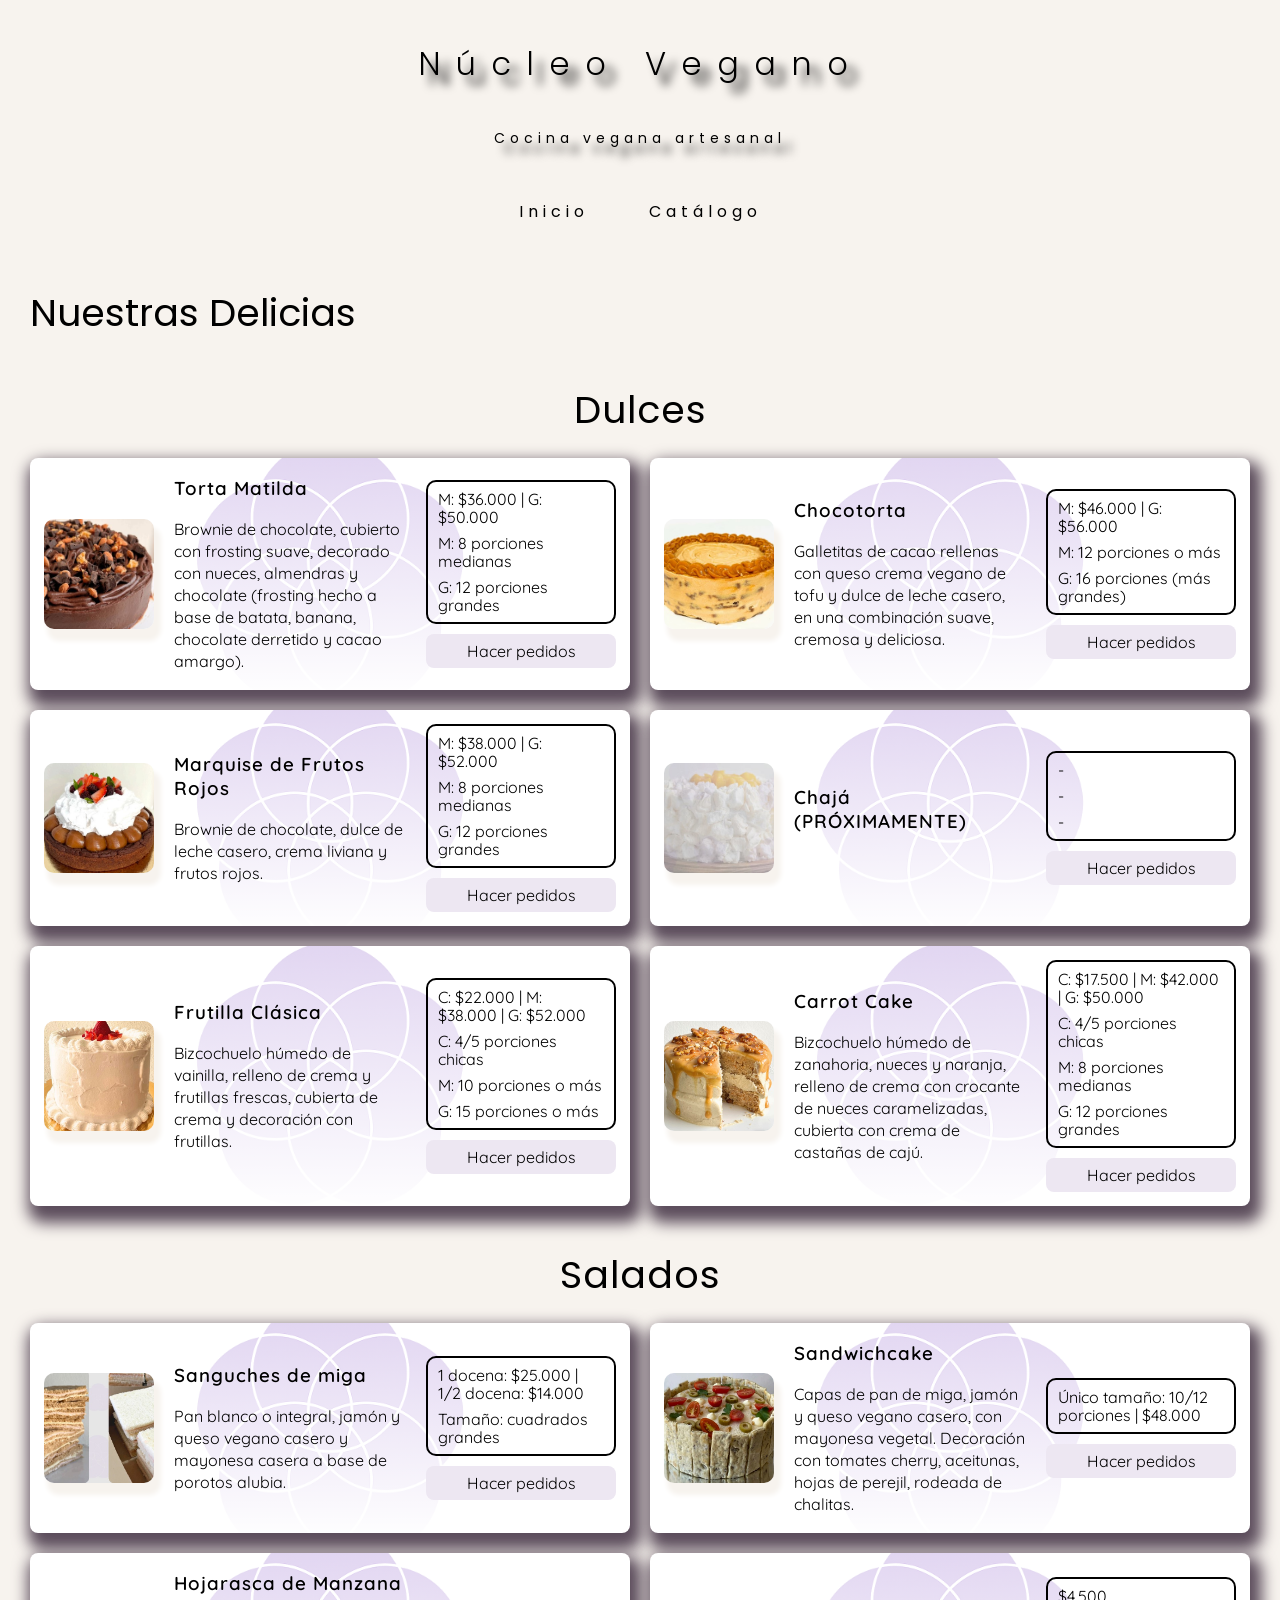
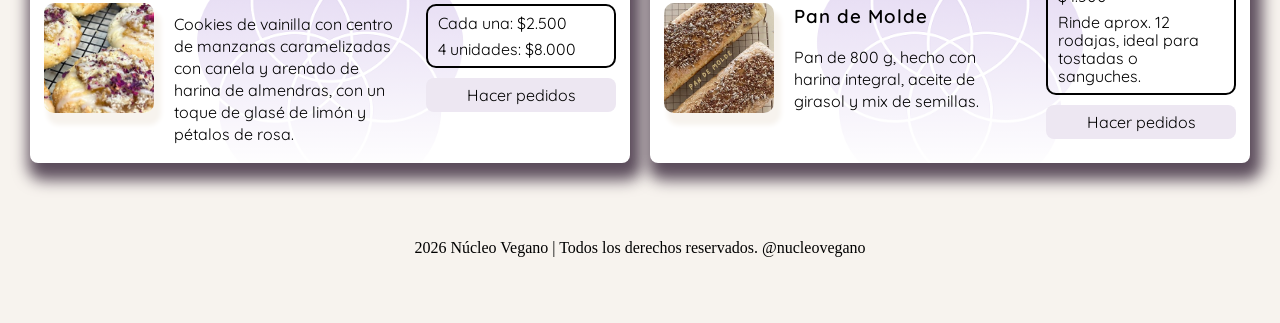
==== catalogo.html @ 4980e4d2 "Agrego pagina de inicio y catalogo separado" ====
<!DOCTYPE html>
<html lang="es">
<head>
    <meta charset="UTF-8">
    <meta name="viewport" content="width=device-width, initial-scale=1.0">
    <title>Núcleo Vegano | Catálogo</title>

    <link rel="stylesheet" href="css/style.css">
    <link rel="icon" href="images/favicon.png" type="image/png">

    <link rel="preconnect" href="https://fonts.googleapis.com">
    <link rel="preconnect" href="https://fonts.gstatic.com" crossorigin>
    <link
        href="https://fonts.googleapis.com/css2?family=Poppins:wght@100;400;500&family=Playfair:ital,opsz,wght@0,5..1200,300..900;1,5..1200,300..900&family=Quicksand:wght@300..700&display=swap"
        rel="stylesheet"
    >
</head>

<body>
    <header id="inicio">
        <div>
            <h1>Núcleo Vegano</h1>
            <h2 class="subtitulo-inicio">Cocina vegana artesanal</h2>
        </div>

        <nav>
            <ul>
                <li><a href="index.html">Inicio</a></li>
                <li><a href="catalogo.html">Catálogo</a></li>
            </ul>
        </nav>
    </header>

    <main>
        <section id="catalogo">
            <h2>Nuestras Delicias</h2>

            <h3 class="subtitulos-catalogo">Dulces</h3>

            <div class="contenedor-catalogo">
                <div class="contenedor-individual">
                    <img
                        src="images/catalogo/matilda.jpg"
                        alt="Torta Matilda"
                        class="imagenes-catalogo"
                    >

                    <div class="contenedor-central">
                        <h3>Torta Matilda</h3>
                        <p class="descripcion-producto">
                            Brownie de chocolate, cubierto con frosting suave, decorado con nueces, almendras y
                            chocolate (frosting hecho a base de batata, banana, chocolate derretido y cacao amargo).
                        </p>
                    </div>

                    <div class="contenedor-derecha">
                        <div class="contenedor-precios">
                            <p>M: $36.000 | G: $50.000</p>
                            <p>M: 8 porciones medianas</p>
                            <p>G: 12 porciones grandes</p>
                        </div>

                        <a href="https://www.instagram.com/nucleovegano/" target="_blank" rel="noopener noreferrer" class="boton-links">
                            Hacer pedidos
                        </a>
                    </div>
                </div>

                <div class="contenedor-individual">
                    <img
                        src="images/catalogo/chocotorta.jpg"
                        alt="Chocotorta"
                        class="imagenes-catalogo"
                    >

                    <div class="contenedor-central">
                        <h3>Chocotorta</h3>
                        <p class="descripcion-producto">
                            Galletitas de cacao rellenas con queso crema vegano de tofu y dulce de leche casero, en una combinación suave, cremosa y deliciosa.
                        </p>
                    </div>

                    <div class="contenedor-derecha">
                        <div class="contenedor-precios">
                            <p>M: $46.000 | G: $56.000</p>
                            <p>M: 12 porciones o más</p>
                            <p>G: 16 porciones (más grandes)</p>
                        </div>

                        <a href="https://www.instagram.com/nucleovegano/" target="_blank" rel="noopener noreferrer" class="boton-links">
                            Hacer pedidos
                        </a>
                    </div>
                </div>

                <div class="contenedor-individual">
                    <img
                        src="images/catalogo/marquise.jpg"
                        alt="Marquise de frutos rojos"
                        class="imagenes-catalogo"
                    >

                    <div class="contenedor-central">
                        <h3>Marquise de Frutos Rojos</h3>
                        <p class="descripcion-producto">
                            Brownie de chocolate, dulce de leche casero, crema liviana y frutos rojos.
                        </p>
                    </div>

                    <div class="contenedor-derecha">
                        <div class="contenedor-precios">
                            <p>M: $38.000 | G: $52.000</p>
                            <p>M: 8 porciones medianas</p>
                            <p>G: 12 porciones grandes</p>
                        </div>

                        <a href="https://www.instagram.com/nucleovegano/" target="_blank" rel="noopener noreferrer" class="boton-links">
                            Hacer pedidos
                        </a>
                    </div>
                </div>

                <div class="contenedor-individual">
                    <img
                        src="images/catalogo/chaja.jpg"
                        alt="Chajá"
                        class="imagenes-catalogo"
                    >

                    <div class="contenedor-central">
                        <h3>Chajá (PRÓXIMAMENTE)</h3>
                        <p class="descripcion-producto"></p>
                    </div>

                    <div class="contenedor-derecha">
                        <div class="contenedor-precios">
                            <p>-</p>
                            <p>-</p>
                            <p>-</p>
                        </div>

                        <a href="https://www.instagram.com/nucleovegano/" target="_blank" rel="noopener noreferrer" class="boton-links">
                            Hacer pedidos
                        </a>
                    </div>
                </div>

                <div class="contenedor-individual">
                    <img
                        src="images/catalogo/torta-frutillas.jpg"
                        alt="Torta de frutillas"
                        class="imagenes-catalogo"
                    >

                    <div class="contenedor-central">
                        <h3>Frutilla Clásica</h3>
                        <p class="descripcion-producto">
                            Bizcochuelo húmedo de vainilla, relleno de crema y frutillas frescas, cubierta de crema y
                            decoración con frutillas.
                        </p>
                    </div>

                    <div class="contenedor-derecha">
                        <div class="contenedor-precios">
                            <p>C: $22.000 | M: $38.000 | G: $52.000</p>
                            <p>C: 4/5 porciones chicas</p>
                            <p>M: 10 porciones o más</p>
                            <p>G: 15 porciones o más</p>
                        </div>

                        <a href="https://www.instagram.com/nucleovegano/" target="_blank" rel="noopener noreferrer" class="boton-links">
                            Hacer pedidos
                        </a>
                    </div>
                </div>

                <div class="contenedor-individual">
                    <img
                        src="images/catalogo/carrot-cake.jpg"
                        alt="Carrot Cake"
                        class="imagenes-catalogo"
                    >

                    <div class="contenedor-central">
                        <h3>Carrot Cake</h3>
                        <p class="descripcion-producto">
                            Bizcochuelo húmedo de zanahoria, nueces y naranja, relleno de crema con crocante de nueces
                            caramelizadas, cubierta con crema de castañas de cajú.
                        </p>
                    </div>

                    <div class="contenedor-derecha">
                        <div class="contenedor-precios">
                            <p>C: $17.500 | M: $42.000 | G: $50.000</p>
                            <p>C: 4/5 porciones chicas</p>
                            <p>M: 8 porciones medianas</p>
                            <p>G: 12 porciones grandes</p>
                        </div>

                        <a href="https://www.instagram.com/nucleovegano/" target="_blank" rel="noopener noreferrer" class="boton-links">
                            Hacer pedidos
                        </a>
                    </div>
                </div>
            </div>

            <h3 class="subtitulos-catalogo">Salados</h3>

            <div class="contenedor-catalogo">
                <div class="contenedor-individual">
                    <img
                        src="images/catalogo/sanguches.jpg"
                        alt="Sanguches de miga"
                        class="imagenes-catalogo"
                    >

                    <div class="contenedor-central">
                        <h3>Sanguches de miga</h3>
                        <p class="descripcion-producto">
                            Pan blanco o integral, jamón y queso vegano casero y mayonesa casera a base de porotos
                            alubia.
                        </p>
                    </div>

                    <div class="contenedor-derecha">
                        <div class="contenedor-precios">
                            <p>1 docena: $25.000 | 1/2 docena: $14.000</p>
                            <p>Tamaño: cuadrados grandes</p>
                        </div>

                        <a href="https://www.instagram.com/nucleovegano/" target="_blank" rel="noopener noreferrer" class="boton-links">
                            Hacer pedidos
                        </a>
                    </div>
                </div>

                <div class="contenedor-individual">
                    <img
                        src="images/catalogo/sandwichcake.jpg"
                        alt="Sandwichcake"
                        class="imagenes-catalogo"
                    >

                    <div class="contenedor-central">
                        <h3>Sandwichcake</h3>
                        <p class="descripcion-producto">
                            Capas de pan de miga, jamón y queso vegano casero, con mayonesa vegetal. Decoración con
                            tomates cherry, aceitunas, hojas de perejil, rodeada de chalitas.
                        </p>
                    </div>

                    <div class="contenedor-derecha">
                        <div class="contenedor-precios">
                            <p>Único tamaño: 10/12 porciones | $48.000</p>
                        </div>

                        <a href="https://www.instagram.com/nucleovegano/" target="_blank" rel="noopener noreferrer" class="boton-links">
                            Hacer pedidos
                        </a>
                    </div>
                </div>

                <div class="contenedor-individual">
                    <img
                        src="images/catalogo/hojarascas.jpg"
                        alt="Hojarasca de manzana"
                        class="imagenes-catalogo"
                    >

                    <div class="contenedor-central">
                        <h3>Hojarasca de Manzana</h3>
                        <p class="descripcion-producto">
                            Cookies de vainilla con centro de manzanas caramelizadas con canela y arenado de harina de
                            almendras, con un toque de glasé de limón y pétalos de rosa.
                        </p>
                    </div>

                    <div class="contenedor-derecha">
                        <div class="contenedor-precios">
                            <p>Cada una: $2.500</p>
                            <p>4 unidades: $8.000</p>
                        </div>

                        <a href="https://www.instagram.com/nucleovegano/" target="_blank" rel="noopener noreferrer" class="boton-links">
                            Hacer pedidos
                        </a>
                    </div>
                </div>

                <div class="contenedor-individual">
                    <img
                        src="images/catalogo/pan-molde.jpg"
                        alt="Pan de molde"
                        class="imagenes-catalogo"
                    >

                    <div class="contenedor-central">
                        <h3>Pan de Molde</h3>
                        <p class="descripcion-producto">
                            Pan de 800 g, hecho con harina integral, aceite de girasol y mix de semillas.
                        </p>
                    </div>

                    <div class="contenedor-derecha">
                        <div class="contenedor-precios">
                            <p>$4.500</p>
                            <p>Rinde aprox. 12 rodajas, ideal para tostadas o sanguches.</p>
                        </div>

                        <a href="https://www.instagram.com/nucleovegano/" target="_blank" rel="noopener noreferrer" class="boton-links">
                            Hacer pedidos
                        </a>
                    </div>
                </div>
            </div>
        </section>
    </main>

    <footer>
        <p>2026 Núcleo Vegano | Todos los derechos reservados. @nucleovegano</p>
    </footer>
</body>
</html>
---- css/style.css ----
/* =========================
   GENERALES
========================= */
html {
    scroll-behavior: smooth;
}

body {
    background-color: #F7F3EE;
    margin: 0;
    padding: 0;
}
h2 {
    margin: 40px 0 20px 0;
    font-size: 38px;
    font-family: "Poppins", sans-serif;
    font-weight: 400;
    font-style: normal;
    transition: color 0.4s ease, letter-spacing 0.4s ease;
}

h2:hover {
    color: #7850ab;
    letter-spacing: 2px;
}

/* =========================
   TÍTULO PRINCIPAL
========================= */
h1 {
    padding: 40px;
    margin: 0;
    text-align: center;
    font-family: "Poppins", sans-serif;
    font-weight: 300;
    font-style: normal;
    letter-spacing: 15px;
    text-shadow: 10px 10px 10px black;
    transition: 0.7s;
}

h1:hover {
    color: purple;
    transform: scale(1.1);
}
.subtitulo-inicio{
    padding: 0 0 10px 0 ;
    margin: 0;
    text-align: center;
    font-family: "Poppins", sans-serif;
    font-weight: 400;
    font-style: normal;
    letter-spacing: 5px;
    text-shadow: 10px 10px 10px black;
    transition: 0.7s;
    font-size: 14px;
}
.subtitulo-inicio:hover {
    color: purple;
    transform: scale(1.1);
}
/* =========================
   NAV
========================= */
ul {
    display: flex;
    justify-content: center;
    gap: 20px;
    margin: 20px;
    padding: 0;
    list-style: none;
    letter-spacing: 5px;
    font-size: 100%;
    font-family: "Poppins", sans-serif;
    font-weight: 400;
    font-style: normal;
}

nav a {
    display: inline-block;
    padding: 20px;
    text-decoration: none;
    color: black;
    transition: color 0.4s ease, letter-spacing 0.4s ease;
}

nav a:hover {
    color: #7850ab;
    letter-spacing: 2px;
}

/* =========================
   PRESENTACIÓN
========================= */
.presentacion {
    display: flex;
    justify-content: center;
    align-items: center;
    gap: 70px;
    max-width: 100%;
    margin: 30px;
    padding: 18px;
    box-sizing: border-box;
    background-color: #EDE7F2;
    border-radius: 8px;
    box-shadow: 5px 10px 15px 7px rgb(92, 77, 92);
}

.p-presentacion {
    width: 70%;
    max-width: 100%;
    margin: 0 auto;
    padding: 20px;
    text-align: left;
    line-height: 35px;
    font-family: "Quicksand", sans-serif;
    font-optical-sizing: auto;
    font-weight: 400;
    font-style: normal;
}

.img-presentacion {
    width: 30%;
    max-width: 320px;
    margin: 5px;
    border-radius: 8px;
}

/* =========================
   CATÁLOGO
========================= */
#catalogo {
    margin: 30px;
}

.contenedor-catalogo {
    display: grid;
    grid-template-columns: repeat(2, 1fr);
    gap: 20px;
}

.contenedor-individual {
    display: flex;
    align-items: center;
    gap: 12px;
    width: 100%;
    padding: 14px;
    box-sizing: border-box;
    background-color: white;
    background-image: linear-gradient(
            rgba(255, 255, 255, 0.5),
            rgba(255, 255, 255, 0.98)
        ),
        url(../images/logo-png.png);
    background-position: center;
    background-size: 400px;
    background-repeat: no-repeat;
    border-radius: 8px;
    box-shadow: 5px 10px 15px 7px rgb(92, 77, 92);
}

.imagenes-catalogo {
    width: 110px;
    height: 110px;
    object-fit: cover;
    flex-shrink: 0;
    border-radius: 10px;
    box-shadow: 5px 10px 5px 2px #F7F3EE;
    transition: 1s;
}

.imagenes-catalogo:hover {
    transform: scale(1.1);
}

.contenedor-central {
    display: flex;
    flex: 1;
    flex-direction: column;
    gap: 10px;
    min-width: 0;
    padding: 4px 8px;
}

.contenedor-derecha {
    display: flex;
    flex-direction: column;
    align-items: stretch;
    gap: 10px;
    width: 190px;
    min-width: 190px;
    flex-shrink: 0;
    font-family: "Quicksand", sans-serif;
    font-optical-sizing: auto;
    font-weight: 400;
    font-style: normal;
    line-height: 18px;
}

.contenedor-precios {
    margin: 0;
    padding: 8px 10px;
    border: 2px solid black;
    border-radius: 10px;
}

.contenedor-precios p {
    margin: 0 0 8px 0;
}

.contenedor-precios p:last-child {
    margin-bottom: 0;
}

h3 {
    margin: 0 0 8px 0;
    text-align: start;
    color: black;
    font-family: "Quicksand", sans-serif;
    font-optical-sizing: auto;
    font-weight: 600;
    font-style: normal;
    letter-spacing: 1px;
}

.descripcion-producto {
    margin: 0;
    font-family: "Quicksand", sans-serif;
    font-optical-sizing: auto;
    font-weight: 400;
    font-style: normal;
    line-height: 22px;
}

.boton-links {
    display: block;
    width: 100%;
    margin: 0;
    padding: 8px 12px;
    box-sizing: border-box;
    text-align: center;
    text-decoration: none;
    color: black;
    background-color: #EDE7F2;
    border-radius: 8px;
    transition: 0.5s;
}

.boton-links:hover {
    background-color: #7850ab;
    color: white;
    transform: translateY(-3px);
}

.subtitulos-catalogo {
    margin: 40px 0 20px 0;
    text-align: center;
    font-size: 38px;
    font-family: "Poppins", sans-serif;
    font-weight: 400;
    font-style: normal;
    transition: 1s;
}

.subtitulos-catalogo:hover {
    color: #7850ab;
    transform: scale(1.1);
}

/* =========================
   FOOTER
========================= */
footer {
    margin: 20px;
    padding: 30px;
    text-align: center;
}

/* =========================
   RESPONSIVE
========================= */
@media (max-width: 900px) {
    .contenedor-catalogo {
        grid-template-columns: 1fr;
    }

    .contenedor-individual {
        flex-direction: column;
        align-items: center;
        text-align: center;
    }

    .contenedor-central {
        align-items: center;
    }

    .contenedor-derecha {
        width: 100%;
        min-width: unset;
    }

    .presentacion {
        flex-direction: column;
        gap: 30px;
    }

    .p-presentacion,
    .img-presentacion {
        width: 100%;
    }

    .img-presentacion {
        max-width: 400px;
    }
}
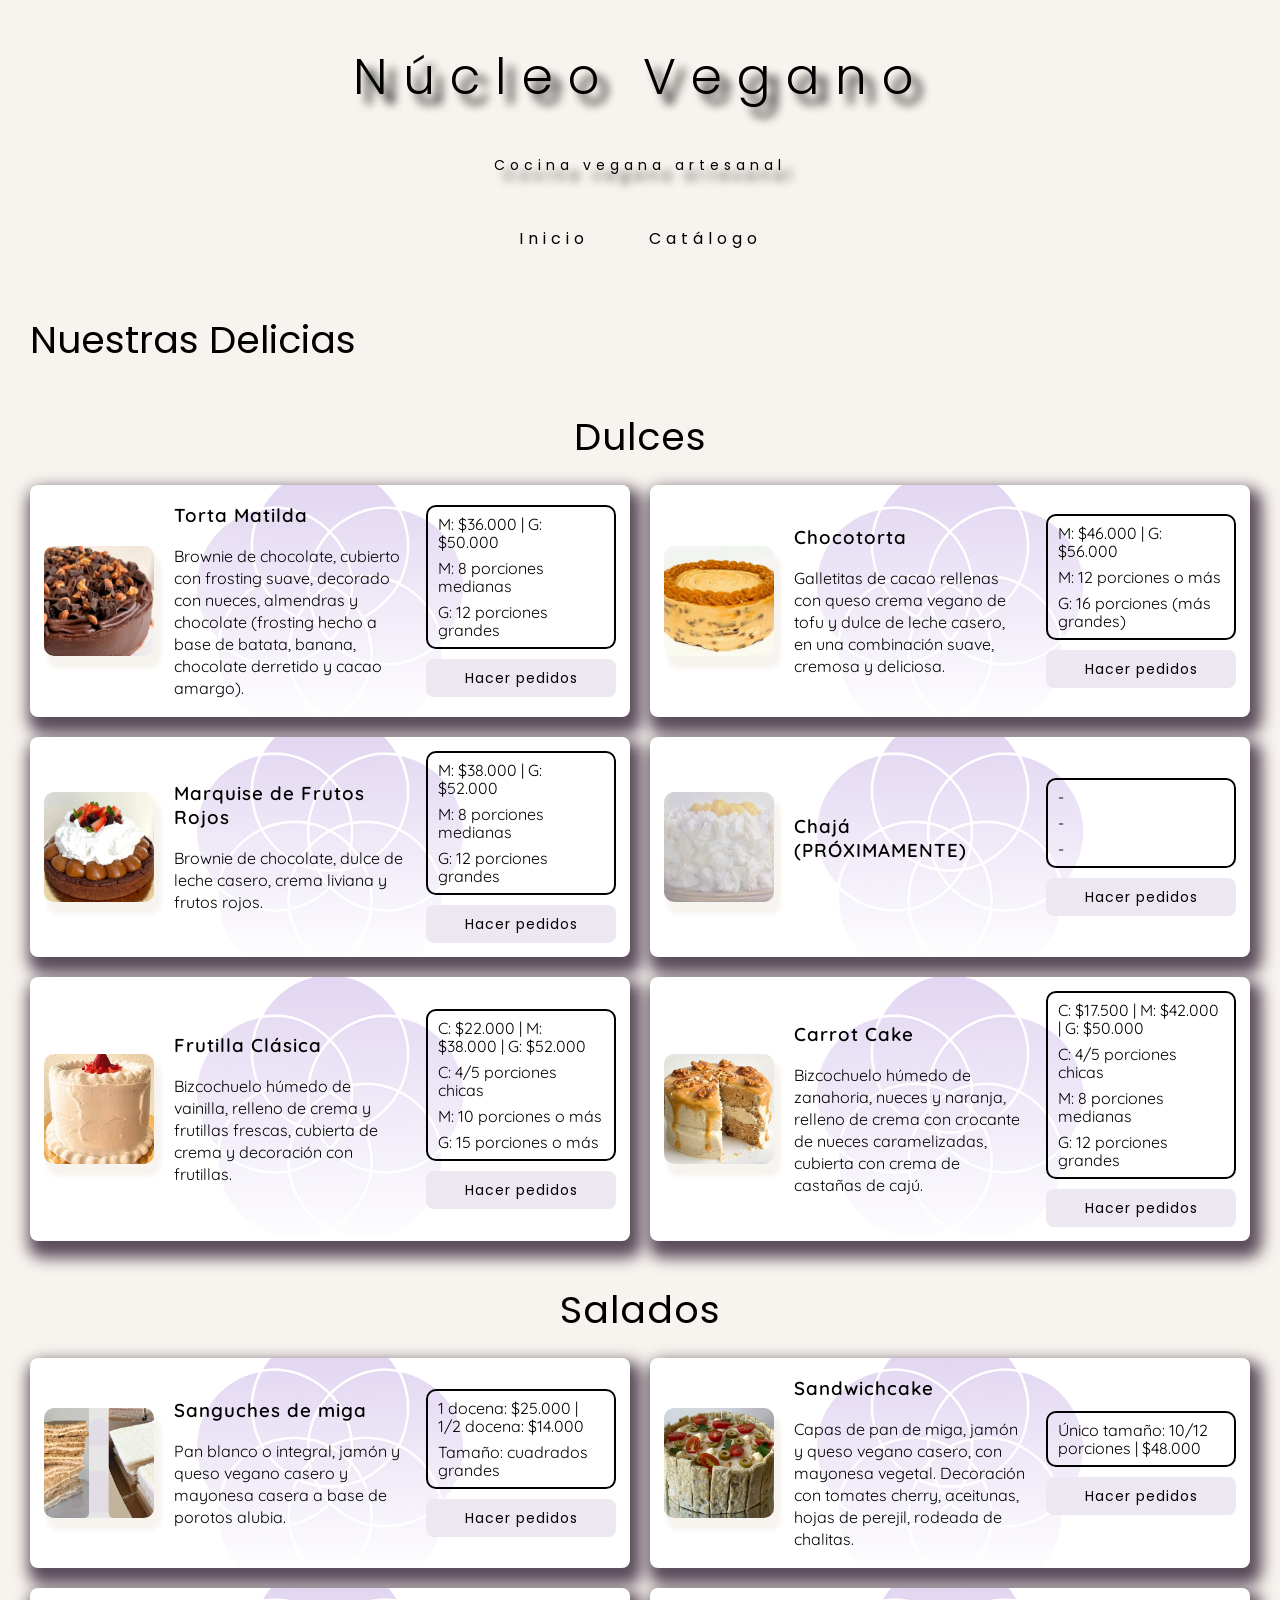
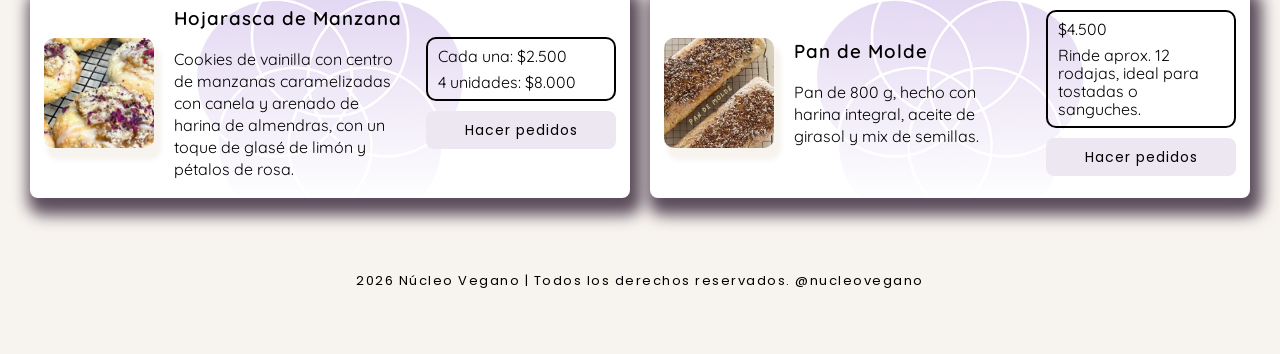
==== commit 76ec9edc: "Actualizo inicio de Núcleo Vegano" ====
--- a/catalogo.html
+++ b/catalogo.html
@@ -60,7 +60,7 @@
                             <p>G: 12 porciones grandes</p>
                         </div>
 
-                        <a href="https://www.instagram.com/nucleovegano/" target="_blank" rel="noopener noreferrer" class="boton-links">
+                        <a href="https://wa.me/5492966679479?text=Hola%20quiero%20una%20Torta%20Matilda" target="_blank" rel="noopener noreferrer" class="boton-links">
                             Hacer pedidos
                         </a>
                     </div>
@@ -87,7 +87,7 @@
                             <p>G: 16 porciones (más grandes)</p>
                         </div>
 
-                        <a href="https://www.instagram.com/nucleovegano/" target="_blank" rel="noopener noreferrer" class="boton-links">
+                        <a href="https://wa.me/5492966679479?text=Hola%20quiero%20una%20chocotorta" target="_blank" rel="noopener noreferrer" class="boton-links">
                             Hacer pedidos
                         </a>
                     </div>
@@ -114,7 +114,7 @@
                             <p>G: 12 porciones grandes</p>
                         </div>
 
-                        <a href="https://www.instagram.com/nucleovegano/" target="_blank" rel="noopener noreferrer" class="boton-links">
+                        <a href="https://wa.me/5492966679479?text=Hola%20quiero%20hacer%20un%20pedido" target="_blank" rel="noopener noreferrer" class="boton-links">
                             Hacer pedidos
                         </a>
                     </div>
@@ -139,7 +139,7 @@
                             <p>-</p>
                         </div>
 
-                        <a href="https://www.instagram.com/nucleovegano/" target="_blank" rel="noopener noreferrer" class="boton-links">
+                        <a href="https://wa.me/5492966679479?text=Hola%20quiero%20hacer%20un%20pedido" target="_blank" rel="noopener noreferrer" class="boton-links">
                             Hacer pedidos
                         </a>
                     </div>
@@ -168,7 +168,7 @@
                             <p>G: 15 porciones o más</p>
                         </div>
 
-                        <a href="https://www.instagram.com/nucleovegano/" target="_blank" rel="noopener noreferrer" class="boton-links">
+                        <a href="https://wa.me/5492966679479?text=Hola%20quiero%20hacer%20un%20pedido" target="_blank" rel="noopener noreferrer" class="boton-links">
                             Hacer pedidos
                         </a>
                     </div>
@@ -197,7 +197,7 @@
                             <p>G: 12 porciones grandes</p>
                         </div>
 
-                        <a href="https://www.instagram.com/nucleovegano/" target="_blank" rel="noopener noreferrer" class="boton-links">
+                        <a href="https://wa.me/5492966679479?text=Hola%20quiero%20hacer%20un%20pedido" target="_blank" rel="noopener noreferrer" class="boton-links">
                             Hacer pedidos
                         </a>
                     </div>
@@ -228,7 +228,7 @@
                             <p>Tamaño: cuadrados grandes</p>
                         </div>
 
-                        <a href="https://www.instagram.com/nucleovegano/" target="_blank" rel="noopener noreferrer" class="boton-links">
+                        <a href="https://wa.me/5492966679479?text=Hola%20quiero%20hacer%20un%20pedido" target="_blank" rel="noopener noreferrer" class="boton-links">
                             Hacer pedidos
                         </a>
                     </div>
@@ -254,7 +254,7 @@
                             <p>Único tamaño: 10/12 porciones | $48.000</p>
                         </div>
 
-                        <a href="https://www.instagram.com/nucleovegano/" target="_blank" rel="noopener noreferrer" class="boton-links">
+                        <a href="https://wa.me/5492966679479?text=Hola%20quiero%20hacer%20un%20pedido" target="_blank" rel="noopener noreferrer" class="boton-links">
                             Hacer pedidos
                         </a>
                     </div>
@@ -281,7 +281,7 @@
                             <p>4 unidades: $8.000</p>
                         </div>
 
-                        <a href="https://www.instagram.com/nucleovegano/" target="_blank" rel="noopener noreferrer" class="boton-links">
+                        <a href="https://wa.me/5492966679479?text=Hola%20quiero%20hacer%20un%20pedido" target="_blank" rel="noopener noreferrer" class="boton-links">
                             Hacer pedidos
                         </a>
                     </div>
@@ -307,7 +307,7 @@
                             <p>Rinde aprox. 12 rodajas, ideal para tostadas o sanguches.</p>
                         </div>
 
-                        <a href="https://www.instagram.com/nucleovegano/" target="_blank" rel="noopener noreferrer" class="boton-links">
+                        <a href="https://wa.me/5492966679479?text=Hola%20quiero%20hacer%20un%20pedido" target="_blank" rel="noopener noreferrer" class="boton-links">
                             Hacer pedidos
                         </a>
                     </div>
--- a/css/style.css
+++ b/css/style.css
@@ -10,6 +10,7 @@
     margin: 0;
     padding: 0;
 }
+
 h2 {
     margin: 40px 0 20px 0;
     font-size: 38px;
@@ -19,7 +20,7 @@
     transition: color 0.4s ease, letter-spacing 0.4s ease;
 }
 
-h2:hover {
+h2:not(.subtitulo-inicio):hover {
     color: #7850ab;
     letter-spacing: 2px;
 }
@@ -37,14 +38,16 @@
     letter-spacing: 15px;
     text-shadow: 10px 10px 10px black;
     transition: 0.7s;
+    font-size: 50px;
 }
 
 h1:hover {
     color: purple;
     transform: scale(1.1);
 }
-.subtitulo-inicio{
-    padding: 0 0 10px 0 ;
+
+.subtitulo-inicio {
+    padding: 0 0 10px 0;
     margin: 0;
     text-align: center;
     font-family: "Poppins", sans-serif;
@@ -52,13 +55,15 @@
     font-style: normal;
     letter-spacing: 5px;
     text-shadow: 10px 10px 10px black;
-    transition: 0.7s;
+    transition: transform 0.7s ease, color 0.7s ease;
     font-size: 14px;
 }
+
 .subtitulo-inicio:hover {
     color: purple;
     transform: scale(1.1);
 }
+
 /* =========================
    NAV
 ========================= */
@@ -81,12 +86,12 @@
     padding: 20px;
     text-decoration: none;
     color: black;
-    transition: color 0.4s ease, letter-spacing 0.4s ease;
+    transition: transform 0.4s ease, color 0.4s ease;
 }
 
 nav a:hover {
     color: #7850ab;
-    letter-spacing: 2px;
+    transform: scale(1.08);
 }
 
 /* =========================
@@ -97,33 +102,160 @@
     justify-content: center;
     align-items: center;
     gap: 70px;
+    max-width: 1100px;
+    margin: 50px auto;
+    padding: 20px 10px 40px 10px;
+    box-sizing: border-box;
+    border-bottom: 1px solid rgba(0, 0, 0, 0.12);
+}
+
+.p-presentacion {
+    width: 60%;
     max-width: 100%;
-    margin: 30px;
+    margin: 0;
+    padding: 0;
+    text-align: left;
+    line-height: 35px;
+    font-family: "Quicksand", sans-serif;
+    font-optical-sizing: auto;
+    font-weight: 400;
+    font-style: normal;
+    font-size: 20px;
+}
+
+.img-presentacion {
+    width: 40%;
+    max-width: 380px;
+    margin: 0;
+    border-radius: 14px;
+    display: block;
+}
+
+/* =========================
+   HOME - FAVORITOS
+========================= */
+.favoritos-home {
+    display: grid;
+    grid-template-columns: 1.8fr 0.9fr;
+    gap: 22px;
+    max-width: 1250px;
+    margin: 40px auto;
+    align-items: start;
+}
+
+.bloque-favoritos {
+    background-color: #F1ECF5;
+    border-radius: 12px;
+    box-shadow: 0 10px 22px rgba(92, 77, 92, 0.18);
     padding: 18px;
     box-sizing: border-box;
-    background-color: #EDE7F2;
-    border-radius: 8px;
-    box-shadow: 5px 10px 15px 7px rgb(92, 77, 92);
-}
-
-.p-presentacion {
-    width: 70%;
-    max-width: 100%;
-    margin: 0 auto;
-    padding: 20px;
-    text-align: left;
-    line-height: 35px;
-    font-family: "Quicksand", sans-serif;
-    font-optical-sizing: auto;
-    font-weight: 400;
-    font-style: normal;
-}
-
-.img-presentacion {
-    width: 30%;
-    max-width: 320px;
-    margin: 5px;
-    border-radius: 8px;
+    display: flex;
+    flex-direction: column;
+    gap: 14px;
+}
+
+.titulo-favoritos {
+    margin: 0;
+    text-align: center;
+    font-size: 28px;
+    font-weight: 400;
+    letter-spacing: 0.5px;
+}
+
+.favoritos-grid {
+    display: grid;
+    grid-template-columns: repeat(2, 1fr);
+    gap: 14px;
+}
+
+.favorito-card {
+    background-color: white;
+    background-image: linear-gradient(
+            rgba(255, 255, 255, 0.55),
+            rgba(255, 255, 255, 0.95)
+        ),
+        url(../images/logo-png.png);
+    background-position: center;
+    background-size: 280px;
+    background-repeat: no-repeat;
+    border-radius: 12px;
+    box-shadow: 0 10px 22px rgba(92, 77, 92, 0.18);
+    padding: 18px;
+    box-sizing: border-box;
+    text-align: center;
+    display: flex;
+    flex-direction: column;
+    gap: 14px;
+}
+
+.favorito-card img {
+    width: 100%;
+    aspect-ratio: 4 / 3;
+    object-fit: cover;
+    border-radius: 10px;
+    box-shadow: 5px 10px 5px 2px #F7F3EE;
+}
+
+.favorito-card h3 {
+    margin: 0;
+    text-align: center;
+}
+
+.columna-info {
+    display: flex;
+    flex-direction: column;
+    justify-content: space-between;
+    gap: 18px;
+    height: 100%;
+}
+
+.porque-nucleo,
+.eventos-nucleo {
+    flex: 1;
+    display: flex;
+    flex-direction: column;
+    justify-content: center;
+    padding-left: 12px;
+    padding-right: 12px;
+}
+
+.porque-nucleo {
+    padding-top: 8px;
+    padding-bottom: 16px;
+    border-bottom: 1px solid rgba(0, 0, 0, 0.12);
+}
+
+.porque-nucleo h2 {
+    margin: 0 0 12px 0;
+    text-align: center;
+    font-size: 28px;
+}
+
+.porque-nucleo p {
+    margin: 0;
+    text-align: center;
+    font-family: "Quicksand", sans-serif;
+    font-size: 17px;
+    line-height: 28px;
+}
+
+.eventos-nucleo {
+    padding-top: 8px;
+    padding-bottom: 0;
+}
+
+.eventos-nucleo h2 {
+    margin: 0 0 12px 0;
+    text-align: center;
+    font-size: 28px;
+}
+
+.eventos-nucleo p {
+    margin: 0 0 16px 0;
+    text-align: center;
+    font-family: "Quicksand", sans-serif;
+    font-size: 17px;
+    line-height: 28px;
 }
 
 /* =========================
@@ -236,7 +368,7 @@
     display: block;
     width: 100%;
     margin: 0;
-    padding: 8px 12px;
+    padding: 10px 12px;
     box-sizing: border-box;
     text-align: center;
     text-decoration: none;
@@ -244,6 +376,9 @@
     background-color: #EDE7F2;
     border-radius: 8px;
     transition: 0.5s;
+    font-family: "Poppins", sans-serif;
+    font-size: 14px;
+    letter-spacing: 1px;
 }
 
 .boton-links:hover {
@@ -264,7 +399,56 @@
 
 .subtitulos-catalogo:hover {
     color: #7850ab;
-    transform: scale(1.1);
+    transform: scale(1.03);
+}
+
+/* =========================
+   DÓNDE ENCONTRARNOS
+========================= */
+.donde-encontrarnos {
+    margin: 30px;
+    padding: 10px 0;
+}
+
+.donde-encontrarnos h2 {
+    text-align: center;
+    margin-bottom: 12px;
+}
+
+.intro-locales {
+    max-width: 700px;
+    margin: 0 auto 35px auto;
+    text-align: center;
+    font-family: "Quicksand", sans-serif;
+    font-size: 18px;
+    line-height: 30px;
+}
+
+.lista-locales {
+    max-width: 900px;
+    margin: 0 auto;
+    display: grid;
+    grid-template-columns: repeat(2, 1fr);
+    column-gap: 40px;
+    row-gap: 10px;
+}
+
+.item-local {
+    padding: 18px 0;
+    border-bottom: 1px solid rgba(0, 0, 0, 0.18);
+}
+
+.item-local h3 {
+    margin: 0 0 6px 0;
+    text-align: left;
+    font-size: 22px;
+}
+
+.item-local p {
+    margin: 0;
+    font-family: "Quicksand", sans-serif;
+    font-size: 17px;
+    line-height: 26px;
 }
 
 /* =========================
@@ -276,10 +460,60 @@
     text-align: center;
 }
 
+footer p {
+    font-family: "Poppins", sans-serif;
+    font-size: 13px;
+    font-weight: 400;
+    letter-spacing: 1.5px;
+    color: black;
+}
+
 /* =========================
    RESPONSIVE
 ========================= */
 @media (max-width: 900px) {
+    .presentacion {
+        flex-direction: column;
+        gap: 30px;
+        margin: 40px 20px;
+        padding: 0 0 30px 0;
+    }
+
+    .p-presentacion,
+    .img-presentacion {
+        width: 100%;
+    }
+
+    .p-presentacion {
+        text-align: center;
+        font-size: 18px;
+        line-height: 32px;
+    }
+
+    .img-presentacion {
+        max-width: 400px;
+    }
+
+    .favoritos-home {
+        grid-template-columns: 1fr;
+    }
+
+    .favoritos-grid {
+        grid-template-columns: 1fr;
+    }
+
+    .columna-info {
+        width: 100%;
+        height: auto;
+    }
+
+    .porque-nucleo,
+    .eventos-nucleo {
+        flex: unset;
+        padding-left: 0;
+        padding-right: 0;
+    }
+
     .contenedor-catalogo {
         grid-template-columns: 1fr;
     }
@@ -299,17 +533,22 @@
         min-width: unset;
     }
 
-    .presentacion {
-        flex-direction: column;
-        gap: 30px;
-    }
-
-    .p-presentacion,
-    .img-presentacion {
-        width: 100%;
-    }
-
-    .img-presentacion {
-        max-width: 400px;
+    .eventos-nucleo p,
+    .porque-nucleo p {
+        text-align: center;
+    }
+
+    .donde-encontrarnos {
+        margin: 30px 20px;
+    }
+
+    .lista-locales {
+        grid-template-columns: 1fr;
+        column-gap: 0;
+    }
+
+    .intro-locales {
+        font-size: 17px;
+        line-height: 28px;
     }
 }
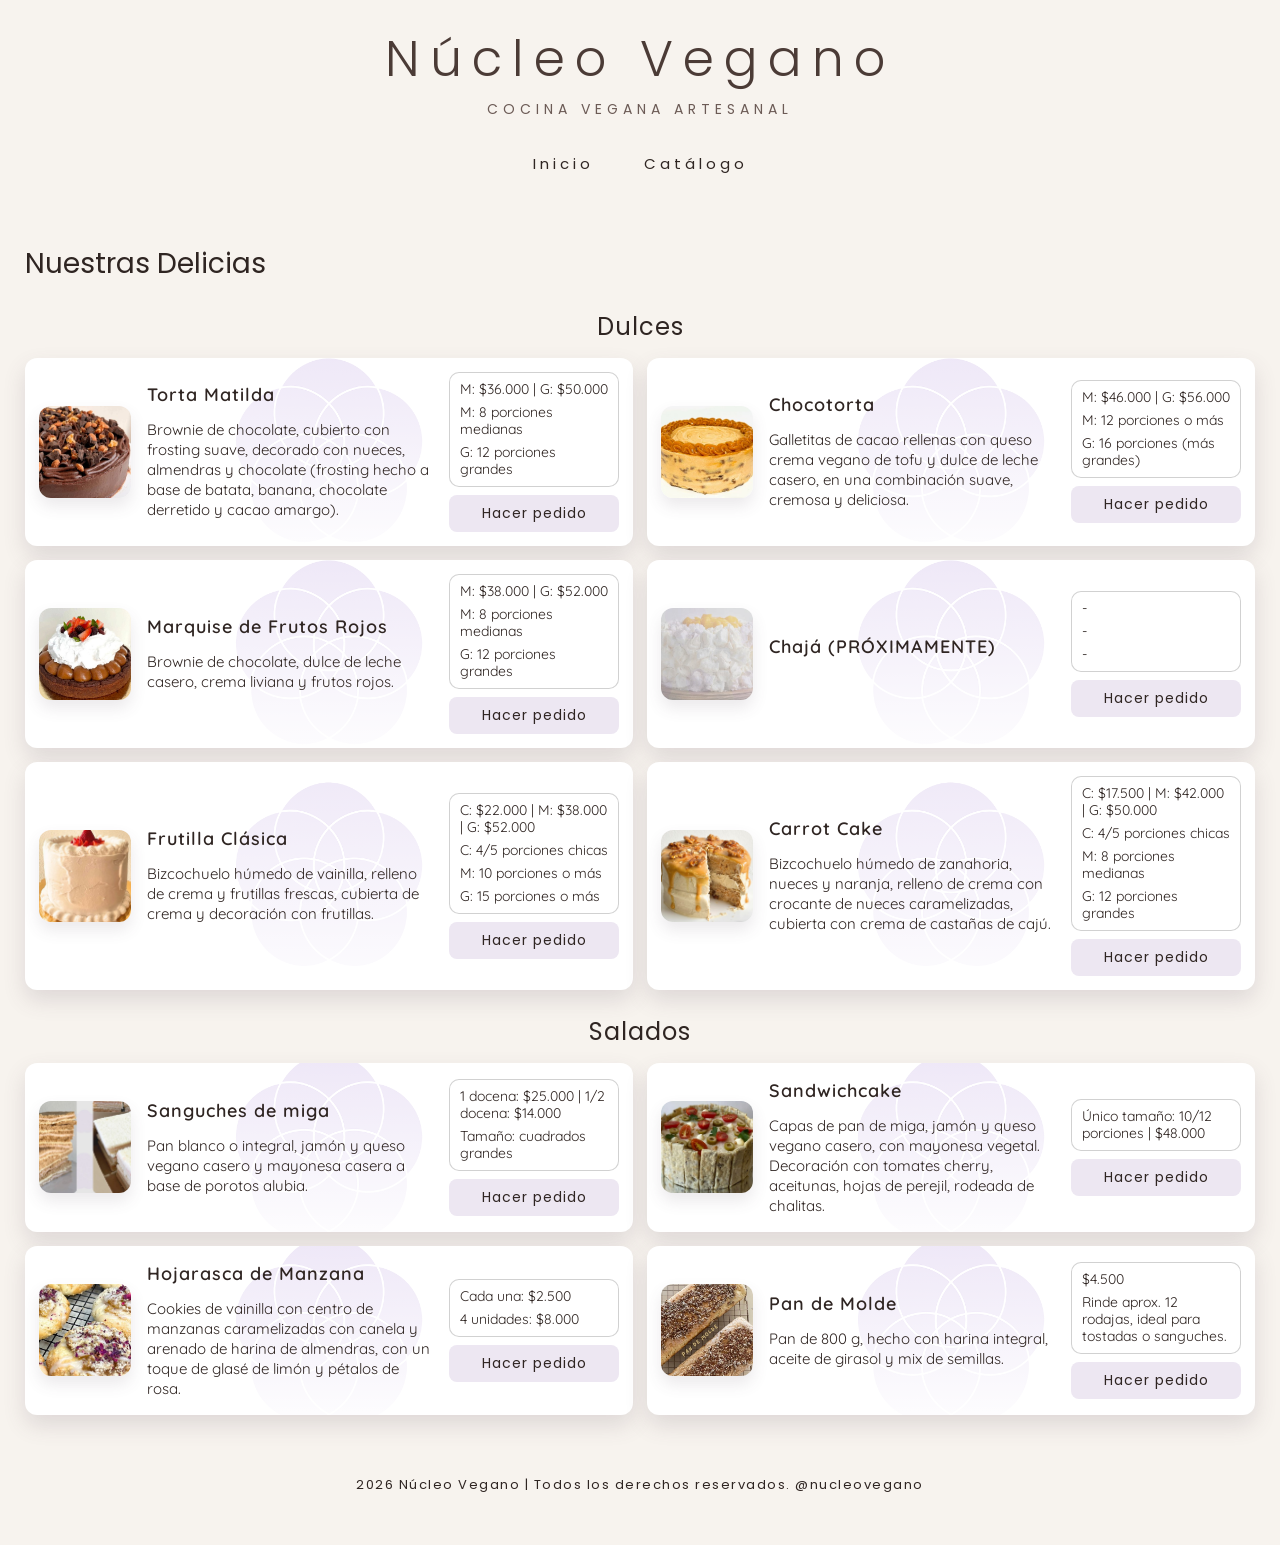
==== commit d3cc529f: "Ajuste header y limpieza general del CSS" ====
--- a/catalogo.html
+++ b/catalogo.html
@@ -3,7 +3,8 @@
 <head>
     <meta charset="UTF-8">
     <meta name="viewport" content="width=device-width, initial-scale=1.0">
-    <title>Núcleo Vegano | Catálogo</title>
+    <title>Catálogo de tortas y productos veganos en Córdoba | Núcleo Vegano</title>
+    <meta name="description" content="Explorá el catálogo de Núcleo Vegano en Córdoba: tortas veganas, opciones dulces y saladas, pedidos especiales y propuestas artesanales para disfrutar y compartir.">
 
     <link rel="stylesheet" href="css/style.css">
     <link rel="icon" href="images/favicon.png" type="image/png">
@@ -15,35 +16,33 @@
         rel="stylesheet"
     >
 </head>
-
 <body>
-    <header id="inicio">
-        <div>
-            <h1>Núcleo Vegano</h1>
-            <h2 class="subtitulo-inicio">Cocina vegana artesanal</h2>
+
+    <header class="site-header">
+        <div class="site-header-inner">
+            <div class="branding">
+                <h1 class="logo-titulo">Núcleo Vegano</h1>
+                <p class="logo-subtitulo">Cocina vegana artesanal</p>
+            </div>
+
+            <nav class="main-nav">
+                <ul>
+                    <li><a href="index.html">Inicio</a></li>
+                    <li><a href="catalogo.html">Catálogo</a></li>
+                </ul>
+            </nav>
         </div>
-
-        <nav>
-            <ul>
-                <li><a href="index.html">Inicio</a></li>
-                <li><a href="catalogo.html">Catálogo</a></li>
-            </ul>
-        </nav>
     </header>
 
     <main>
-        <section id="catalogo">
-            <h2>Nuestras Delicias</h2>
+        <section id="catalogo" class="catalogo-section">
+            <h2 class="section-title catalogo-titulo">Nuestras Delicias</h2>
 
             <h3 class="subtitulos-catalogo">Dulces</h3>
 
             <div class="contenedor-catalogo">
-                <div class="contenedor-individual">
-                    <img
-                        src="images/catalogo/matilda.jpg"
-                        alt="Torta Matilda"
-                        class="imagenes-catalogo"
-                    >
+                <article class="contenedor-individual">
+                    <img src="images/catalogo/matilda.jpg" alt="Torta Matilda" class="imagenes-catalogo">
 
                     <div class="contenedor-central">
                         <h3>Torta Matilda</h3>
@@ -61,17 +60,13 @@
                         </div>
 
                         <a href="https://wa.me/5492966679479?text=Hola%20quiero%20una%20Torta%20Matilda" target="_blank" rel="noopener noreferrer" class="boton-links">
-                            Hacer pedidos
-                        </a>
-                    </div>
-                </div>
-
-                <div class="contenedor-individual">
-                    <img
-                        src="images/catalogo/chocotorta.jpg"
-                        alt="Chocotorta"
-                        class="imagenes-catalogo"
-                    >
+                            Hacer pedido
+                        </a>
+                    </div>
+                </article>
+
+                <article class="contenedor-individual">
+                    <img src="images/catalogo/chocotorta.jpg" alt="Chocotorta" class="imagenes-catalogo">
 
                     <div class="contenedor-central">
                         <h3>Chocotorta</h3>
@@ -88,17 +83,13 @@
                         </div>
 
                         <a href="https://wa.me/5492966679479?text=Hola%20quiero%20una%20chocotorta" target="_blank" rel="noopener noreferrer" class="boton-links">
-                            Hacer pedidos
-                        </a>
-                    </div>
-                </div>
-
-                <div class="contenedor-individual">
-                    <img
-                        src="images/catalogo/marquise.jpg"
-                        alt="Marquise de frutos rojos"
-                        class="imagenes-catalogo"
-                    >
+                            Hacer pedido
+                        </a>
+                    </div>
+                </article>
+
+                <article class="contenedor-individual">
+                    <img src="images/catalogo/marquise.jpg" alt="Marquise de frutos rojos" class="imagenes-catalogo">
 
                     <div class="contenedor-central">
                         <h3>Marquise de Frutos Rojos</h3>
@@ -115,17 +106,13 @@
                         </div>
 
                         <a href="https://wa.me/5492966679479?text=Hola%20quiero%20hacer%20un%20pedido" target="_blank" rel="noopener noreferrer" class="boton-links">
-                            Hacer pedidos
-                        </a>
-                    </div>
-                </div>
-
-                <div class="contenedor-individual">
-                    <img
-                        src="images/catalogo/chaja.jpg"
-                        alt="Chajá"
-                        class="imagenes-catalogo"
-                    >
+                            Hacer pedido
+                        </a>
+                    </div>
+                </article>
+
+                <article class="contenedor-individual">
+                    <img src="images/catalogo/chaja.jpg" alt="Chajá" class="imagenes-catalogo">
 
                     <div class="contenedor-central">
                         <h3>Chajá (PRÓXIMAMENTE)</h3>
@@ -140,17 +127,13 @@
                         </div>
 
                         <a href="https://wa.me/5492966679479?text=Hola%20quiero%20hacer%20un%20pedido" target="_blank" rel="noopener noreferrer" class="boton-links">
-                            Hacer pedidos
-                        </a>
-                    </div>
-                </div>
-
-                <div class="contenedor-individual">
-                    <img
-                        src="images/catalogo/torta-frutillas.jpg"
-                        alt="Torta de frutillas"
-                        class="imagenes-catalogo"
-                    >
+                            Hacer pedido
+                        </a>
+                    </div>
+                </article>
+
+                <article class="contenedor-individual">
+                    <img src="images/catalogo/torta-frutillas.jpg" alt="Torta de frutillas" class="imagenes-catalogo">
 
                     <div class="contenedor-central">
                         <h3>Frutilla Clásica</h3>
@@ -169,17 +152,13 @@
                         </div>
 
                         <a href="https://wa.me/5492966679479?text=Hola%20quiero%20hacer%20un%20pedido" target="_blank" rel="noopener noreferrer" class="boton-links">
-                            Hacer pedidos
-                        </a>
-                    </div>
-                </div>
-
-                <div class="contenedor-individual">
-                    <img
-                        src="images/catalogo/carrot-cake.jpg"
-                        alt="Carrot Cake"
-                        class="imagenes-catalogo"
-                    >
+                            Hacer pedido
+                        </a>
+                    </div>
+                </article>
+
+                <article class="contenedor-individual">
+                    <img src="images/catalogo/carrot-cake.jpg" alt="Carrot Cake" class="imagenes-catalogo">
 
                     <div class="contenedor-central">
                         <h3>Carrot Cake</h3>
@@ -198,21 +177,17 @@
                         </div>
 
                         <a href="https://wa.me/5492966679479?text=Hola%20quiero%20hacer%20un%20pedido" target="_blank" rel="noopener noreferrer" class="boton-links">
-                            Hacer pedidos
-                        </a>
-                    </div>
-                </div>
+                            Hacer pedido
+                        </a>
+                    </div>
+                </article>
             </div>
 
             <h3 class="subtitulos-catalogo">Salados</h3>
 
             <div class="contenedor-catalogo">
-                <div class="contenedor-individual">
-                    <img
-                        src="images/catalogo/sanguches.jpg"
-                        alt="Sanguches de miga"
-                        class="imagenes-catalogo"
-                    >
+                <article class="contenedor-individual">
+                    <img src="images/catalogo/sanguches.jpg" alt="Sanguches de miga" class="imagenes-catalogo">
 
                     <div class="contenedor-central">
                         <h3>Sanguches de miga</h3>
@@ -229,17 +204,13 @@
                         </div>
 
                         <a href="https://wa.me/5492966679479?text=Hola%20quiero%20hacer%20un%20pedido" target="_blank" rel="noopener noreferrer" class="boton-links">
-                            Hacer pedidos
-                        </a>
-                    </div>
-                </div>
-
-                <div class="contenedor-individual">
-                    <img
-                        src="images/catalogo/sandwichcake.jpg"
-                        alt="Sandwichcake"
-                        class="imagenes-catalogo"
-                    >
+                            Hacer pedido
+                        </a>
+                    </div>
+                </article>
+
+                <article class="contenedor-individual">
+                    <img src="images/catalogo/sandwichcake.jpg" alt="Sandwichcake" class="imagenes-catalogo">
 
                     <div class="contenedor-central">
                         <h3>Sandwichcake</h3>
@@ -255,17 +226,13 @@
                         </div>
 
                         <a href="https://wa.me/5492966679479?text=Hola%20quiero%20hacer%20un%20pedido" target="_blank" rel="noopener noreferrer" class="boton-links">
-                            Hacer pedidos
-                        </a>
-                    </div>
-                </div>
-
-                <div class="contenedor-individual">
-                    <img
-                        src="images/catalogo/hojarascas.jpg"
-                        alt="Hojarasca de manzana"
-                        class="imagenes-catalogo"
-                    >
+                            Hacer pedido
+                        </a>
+                    </div>
+                </article>
+
+                <article class="contenedor-individual">
+                    <img src="images/catalogo/hojarascas.jpg" alt="Hojarasca de manzana" class="imagenes-catalogo">
 
                     <div class="contenedor-central">
                         <h3>Hojarasca de Manzana</h3>
@@ -282,17 +249,13 @@
                         </div>
 
                         <a href="https://wa.me/5492966679479?text=Hola%20quiero%20hacer%20un%20pedido" target="_blank" rel="noopener noreferrer" class="boton-links">
-                            Hacer pedidos
-                        </a>
-                    </div>
-                </div>
-
-                <div class="contenedor-individual">
-                    <img
-                        src="images/catalogo/pan-molde.jpg"
-                        alt="Pan de molde"
-                        class="imagenes-catalogo"
-                    >
+                            Hacer pedido
+                        </a>
+                    </div>
+                </article>
+
+                <article class="contenedor-individual">
+                    <img src="images/catalogo/pan-molde.jpg" alt="Pan de molde" class="imagenes-catalogo">
 
                     <div class="contenedor-central">
                         <h3>Pan de Molde</h3>
@@ -308,16 +271,17 @@
                         </div>
 
                         <a href="https://wa.me/5492966679479?text=Hola%20quiero%20hacer%20un%20pedido" target="_blank" rel="noopener noreferrer" class="boton-links">
-                            Hacer pedidos
-                        </a>
-                    </div>
-                </div>
+                            Hacer pedido
+                        </a>
+                    </div>
+                </article>
             </div>
         </section>
     </main>
 
-    <footer>
+    <footer class="site-footer">
         <p>2026 Núcleo Vegano | Todos los derechos reservados. @nucleovegano</p>
     </footer>
+
 </body>
 </html>
--- a/css/style.css
+++ b/css/style.css
@@ -6,92 +6,173 @@
 }
 
 body {
+    margin: 0;
+    padding: 0;
     background-color: #F7F3EE;
-    margin: 0;
-    padding: 0;
-}
-
-h2 {
-    margin: 40px 0 20px 0;
-    font-size: 38px;
-    font-family: "Poppins", sans-serif;
-    font-weight: 400;
-    font-style: normal;
-    transition: color 0.4s ease, letter-spacing 0.4s ease;
-}
-
-h2:not(.subtitulo-inicio):hover {
-    color: #7850ab;
-    letter-spacing: 2px;
-}
-
-/* =========================
-   TÍTULO PRINCIPAL
-========================= */
-h1 {
-    padding: 40px;
-    margin: 0;
-    text-align: center;
-    font-family: "Poppins", sans-serif;
-    font-weight: 300;
-    font-style: normal;
-    letter-spacing: 15px;
-    text-shadow: 10px 10px 10px black;
-    transition: 0.7s;
-    font-size: 50px;
-}
-
-h1:hover {
-    color: purple;
-    transform: scale(1.1);
-}
-
-.subtitulo-inicio {
-    padding: 0 0 10px 0;
-    margin: 0;
-    text-align: center;
-    font-family: "Poppins", sans-serif;
-    font-weight: 400;
-    font-style: normal;
-    letter-spacing: 5px;
-    text-shadow: 10px 10px 10px black;
-    transition: transform 0.7s ease, color 0.7s ease;
-    font-size: 14px;
-}
-
-.subtitulo-inicio:hover {
-    color: purple;
-    transform: scale(1.1);
-}
-
-/* =========================
-   NAV
-========================= */
+    color: #2F2522;
+}
+
+main {
+    padding-top: 40px;
+}
+
+img {
+    display: block;
+    max-width: 100%;
+}
+
 ul {
-    display: flex;
-    justify-content: center;
-    gap: 20px;
-    margin: 20px;
+    margin: 0;
     padding: 0;
     list-style: none;
+}
+
+.section-title {
+    margin: 0 0 20px 0;
+    font-family: "Poppins", sans-serif;
+    font-size: 38px;
+    font-weight: 400;
+    color: #2F2522;
+    transition: color 0.4s ease, letter-spacing 0.4s ease;
+}
+
+.section-title:hover {
+    color: #7850AB;
+    letter-spacing: 2px;
+}
+
+h3 {
+    margin: 0 0 8px 0;
+    color: #2F2522;
+    font-family: "Quicksand", sans-serif;
+    font-weight: 600;
+    letter-spacing: 1px;
+}
+
+/* =========================
+   HEADER
+========================= */
+.site-header {
+    width: 100%;
+    padding: 32px 20px 20px;
+    box-sizing: border-box;
+    background-color: #F7F3EE;
+}
+
+.site-header-inner {
+    max-width: 1250px;
+    margin: 0 auto;
+}
+
+.branding {
+    text-align: center;
+}
+
+.logo-titulo {
+    margin: 0;
+    padding: 0;
+    font-family: "Poppins", sans-serif;
+    font-size: 50px;
+    font-weight: 300;
+    line-height: 1.1;
+    letter-spacing: 10px;
+    color: #4B3B36;
+    transition: color 0.3s ease, transform 0.3s ease;
+}
+
+.logo-titulo:hover {
+    color: #7850AB;
+    transform: scale(1.03);
+}
+
+.logo-subtitulo {
+    margin: 14px 0 0 0;
+    padding: 0;
+    text-align: center;
+    font-family: "Poppins", sans-serif;
+    font-size: 14px;
+    font-weight: 400;
+    line-height: 1.2;
     letter-spacing: 5px;
-    font-size: 100%;
+    text-transform: uppercase;
+    color: #6C5B56;
+    transition: color 0.3s ease, transform 0.3s ease;
+}
+
+.logo-subtitulo:hover {
+    color: #7850AB;
+    transform: scale(1.03);
+}
+
+/* =========================
+   NAV
+========================= */
+.main-nav {
+    margin-top: 26px;
+}
+
+.main-nav ul {
+    display: flex;
+    justify-content: center;
+    align-items: center;
+    gap: 22px;
+    flex-wrap: wrap;
+}
+
+.main-nav li {
+    margin: 0;
+    padding: 0;
+}
+
+.main-nav a {
+    display: inline-block;
+    padding: 8px 14px;
     font-family: "Poppins", sans-serif;
-    font-weight: 400;
-    font-style: normal;
-}
-
-nav a {
-    display: inline-block;
-    padding: 20px;
+    font-size: 15px;
+    font-weight: 400;
+    letter-spacing: 4px;
     text-decoration: none;
-    color: black;
-    transition: transform 0.4s ease, color 0.4s ease;
-}
-
-nav a:hover {
-    color: #7850ab;
-    transform: scale(1.08);
+    color: #2F2522;
+    transition: color 0.3s ease, transform 0.3s ease;
+}
+
+.main-nav a:hover {
+    color: #7850AB;
+    transform: translateY(-2px);
+}
+
+/* =========================
+   BOTONES GENERALES
+========================= */
+.boton-links {
+    display: block;
+    width: 100%;
+    margin: 0;
+    padding: 10px 12px;
+    box-sizing: border-box;
+    text-align: center;
+    text-decoration: none;
+    color: #2F2522;
+    background-color: #EDE7F2;
+    border-radius: 8px;
+    font-family: "Poppins", sans-serif;
+    font-size: 14px;
+    letter-spacing: 1px;
+    transition: background-color 0.3s ease, color 0.3s ease, transform 0.3s ease;
+}
+
+.boton-links:visited {
+    color: #2F2522;
+}
+
+.boton-links:hover {
+    background-color: #7850AB;
+    color: white;
+    transform: translateY(-2px);
+}
+
+.boton-links:active {
+    transform: translateY(0);
 }
 
 /* =========================
@@ -103,32 +184,51 @@
     align-items: center;
     gap: 70px;
     max-width: 1100px;
-    margin: 50px auto;
-    padding: 20px 10px 40px 10px;
+    margin: 0 auto 50px auto;
+    padding: 20px 10px 40px;
     box-sizing: border-box;
     border-bottom: 1px solid rgba(0, 0, 0, 0.12);
 }
 
 .p-presentacion {
     width: 60%;
-    max-width: 100%;
     margin: 0;
     padding: 0;
     text-align: left;
+    font-family: "Quicksand", sans-serif;
+    font-size: 20px;
+    font-weight: 400;
     line-height: 35px;
-    font-family: "Quicksand", sans-serif;
-    font-optical-sizing: auto;
-    font-weight: 400;
-    font-style: normal;
-    font-size: 20px;
 }
 
 .img-presentacion {
     width: 40%;
     max-width: 380px;
-    margin: 0;
     border-radius: 14px;
-    display: block;
+}
+
+.cierre-presentacion {
+    margin-top: 18px;
+    font-size: 20px;
+    line-height: 30px;
+}
+
+.cierre-presentacion a {
+    display: inline-block;
+    margin: 0 4px;
+    padding: 4px 10px;
+    background-color: #EDE7F2;
+    color: #7850AB;
+    text-decoration: none;
+    border-radius: 999px;
+    font-weight: 600;
+    transition: background-color 0.3s ease, color 0.3s ease, transform 0.3s ease;
+}
+
+.cierre-presentacion a:hover {
+    background-color: #7850AB;
+    color: white;
+    transform: translateY(-2px);
 }
 
 /* =========================
@@ -137,27 +237,29 @@
 .favoritos-home {
     display: grid;
     grid-template-columns: 1.8fr 0.9fr;
-    gap: 22px;
+    gap: 18px;
     max-width: 1250px;
-    margin: 40px auto;
+    margin: 30px auto;
+    padding: 0 10px;
+    box-sizing: border-box;
     align-items: start;
 }
 
 .bloque-favoritos {
+    display: flex;
+    flex-direction: column;
+    gap: 10px;
+    padding: 14px;
+    box-sizing: border-box;
     background-color: #F1ECF5;
     border-radius: 12px;
     box-shadow: 0 10px 22px rgba(92, 77, 92, 0.18);
-    padding: 18px;
-    box-sizing: border-box;
-    display: flex;
-    flex-direction: column;
-    gap: 14px;
 }
 
 .titulo-favoritos {
     margin: 0;
     text-align: center;
-    font-size: 28px;
+    font-size: 24px;
     font-weight: 400;
     letter-spacing: 0.5px;
 }
@@ -165,10 +267,16 @@
 .favoritos-grid {
     display: grid;
     grid-template-columns: repeat(2, 1fr);
-    gap: 14px;
+    gap: 10px;
 }
 
 .favorito-card {
+    display: flex;
+    flex-direction: column;
+    gap: 10px;
+    padding: 14px;
+    box-sizing: border-box;
+    text-align: center;
     background-color: white;
     background-image: linear-gradient(
             rgba(255, 255, 255, 0.55),
@@ -176,230 +284,187 @@
         ),
         url(../images/logo-png.png);
     background-position: center;
+    background-size: 260px;
+    background-repeat: no-repeat;
+    border-radius: 12px;
+    box-shadow: 0 10px 22px rgba(92, 77, 92, 0.18);
+}
+
+.favorito-card img {
+    width: 100%;
+    aspect-ratio: 3 / 2;
+    object-fit: cover;
+    border-radius: 10px;
+    box-shadow: 5px 10px 5px 2px #F7F3EE;
+}
+
+.favorito-card h3 {
+    margin: 0;
+    text-align: center;
+    font-size: 20px;
+}
+
+.columna-info {
+    display: flex;
+    flex-direction: column;
+    justify-content: space-between;
+    gap: 12px;
+    height: 100%;
+}
+
+.porque-nucleo,
+.eventos-nucleo {
+    display: flex;
+    flex: 1;
+    flex-direction: column;
+    justify-content: center;
+    padding: 6px 10px;
+}
+
+.porque-nucleo {
+    padding-bottom: 12px;
+    border-bottom: 1px solid rgba(0, 0, 0, 0.12);
+}
+
+.porque-nucleo .section-title,
+.eventos-nucleo .section-title {
+    margin: 0 0 10px 0;
+    text-align: center;
+    font-size: 24px;
+}
+
+.porque-nucleo p,
+.eventos-nucleo p {
+    margin: 0;
+    text-align: center;
+    font-family: "Quicksand", sans-serif;
+    font-size: 16px;
+    line-height: 26px;
+}
+
+.eventos-nucleo p {
+    margin-bottom: 14px;
+}
+
+/* =========================
+   CATÁLOGO
+========================= */
+.catalogo-section {
+    max-width: 1250px;
+    margin: 0 auto 30px auto;
+    padding: 0 10px;
+    box-sizing: border-box;
+}
+
+.catalogo-titulo {
+    margin: 0 0 20px 0;
+    text-align: left;
+    font-size: 28px;
+}
+
+.subtitulos-catalogo {
+    margin: 24px 0 14px 0;
+    text-align: center;
+    font-size: 24px;
+    font-family: "Poppins", sans-serif;
+    font-weight: 400;
+    color: #2F2522;
+    transition: color 0.4s ease, transform 0.4s ease;
+}
+
+.subtitulos-catalogo:hover {
+    color: #7850AB;
+    transform: scale(1.02);
+}
+
+.contenedor-catalogo {
+    display: grid;
+    grid-template-columns: repeat(2, 1fr);
+    gap: 14px;
+}
+
+.contenedor-individual {
+    display: flex;
+    align-items: center;
+    gap: 10px;
+    width: 100%;
+    padding: 14px;
+    box-sizing: border-box;
+    background-color: white;
+    background-image: linear-gradient(
+            rgba(255, 255, 255, 0.72),
+            rgba(255, 255, 255, 0.97)
+        ),
+        url(../images/logo-png.png);
+    background-position: center;
     background-size: 280px;
     background-repeat: no-repeat;
     border-radius: 12px;
-    box-shadow: 0 10px 22px rgba(92, 77, 92, 0.18);
-    padding: 18px;
-    box-sizing: border-box;
-    text-align: center;
-    display: flex;
-    flex-direction: column;
-    gap: 14px;
-}
-
-.favorito-card img {
-    width: 100%;
-    aspect-ratio: 4 / 3;
-    object-fit: cover;
-    border-radius: 10px;
-    box-shadow: 5px 10px 5px 2px #F7F3EE;
-}
-
-.favorito-card h3 {
-    margin: 0;
-    text-align: center;
-}
-
-.columna-info {
-    display: flex;
-    flex-direction: column;
-    justify-content: space-between;
-    gap: 18px;
-    height: 100%;
-}
-
-.porque-nucleo,
-.eventos-nucleo {
-    flex: 1;
-    display: flex;
-    flex-direction: column;
-    justify-content: center;
-    padding-left: 12px;
-    padding-right: 12px;
-}
-
-.porque-nucleo {
-    padding-top: 8px;
-    padding-bottom: 16px;
-    border-bottom: 1px solid rgba(0, 0, 0, 0.12);
-}
-
-.porque-nucleo h2 {
-    margin: 0 0 12px 0;
-    text-align: center;
-    font-size: 28px;
-}
-
-.porque-nucleo p {
-    margin: 0;
-    text-align: center;
-    font-family: "Quicksand", sans-serif;
-    font-size: 17px;
-    line-height: 28px;
-}
-
-.eventos-nucleo {
-    padding-top: 8px;
-    padding-bottom: 0;
-}
-
-.eventos-nucleo h2 {
-    margin: 0 0 12px 0;
-    text-align: center;
-    font-size: 28px;
-}
-
-.eventos-nucleo p {
-    margin: 0 0 16px 0;
-    text-align: center;
-    font-family: "Quicksand", sans-serif;
-    font-size: 17px;
-    line-height: 28px;
-}
-
-/* =========================
-   CATÁLOGO
-========================= */
-#catalogo {
-    margin: 30px;
-}
-
-.contenedor-catalogo {
-    display: grid;
-    grid-template-columns: repeat(2, 1fr);
-    gap: 20px;
-}
-
-.contenedor-individual {
-    display: flex;
-    align-items: center;
-    gap: 12px;
-    width: 100%;
-    padding: 14px;
-    box-sizing: border-box;
-    background-color: white;
-    background-image: linear-gradient(
-            rgba(255, 255, 255, 0.5),
-            rgba(255, 255, 255, 0.98)
-        ),
-        url(../images/logo-png.png);
-    background-position: center;
-    background-size: 400px;
-    background-repeat: no-repeat;
-    border-radius: 8px;
-    box-shadow: 5px 10px 15px 7px rgb(92, 77, 92);
+    box-shadow: 0 10px 22px rgba(92, 77, 92, 0.16);
 }
 
 .imagenes-catalogo {
-    width: 110px;
-    height: 110px;
+    width: 92px;
+    height: 92px;
     object-fit: cover;
     flex-shrink: 0;
-    border-radius: 10px;
-    box-shadow: 5px 10px 5px 2px #F7F3EE;
-    transition: 1s;
+    border-radius: 12px;
+    box-shadow: 0 8px 16px rgba(92, 77, 92, 0.12);
+    transition: transform 0.4s ease;
 }
 
 .imagenes-catalogo:hover {
-    transform: scale(1.1);
+    transform: scale(1.06);
 }
 
 .contenedor-central {
     display: flex;
     flex: 1;
     flex-direction: column;
-    gap: 10px;
+    gap: 8px;
     min-width: 0;
-    padding: 4px 8px;
+    padding: 2px 6px;
+}
+
+.contenedor-central h3 {
+    margin: 0 0 6px 0;
+    font-size: 18px;
+}
+
+.descripcion-producto {
+    margin: 0;
+    font-family: "Quicksand", sans-serif;
+    font-size: 15px;
+    font-weight: 400;
+    line-height: 20px;
 }
 
 .contenedor-derecha {
     display: flex;
     flex-direction: column;
     align-items: stretch;
-    gap: 10px;
-    width: 190px;
-    min-width: 190px;
+    gap: 8px;
+    width: 170px;
+    min-width: 170px;
     flex-shrink: 0;
     font-family: "Quicksand", sans-serif;
-    font-optical-sizing: auto;
-    font-weight: 400;
-    font-style: normal;
-    line-height: 18px;
+    font-size: 14px;
+    line-height: 17px;
 }
 
 .contenedor-precios {
-    margin: 0;
     padding: 8px 10px;
-    border: 2px solid black;
+    border: 1px solid rgba(0, 0, 0, 0.18);
     border-radius: 10px;
+    background-color: rgba(255, 255, 255, 0.55);
 }
 
 .contenedor-precios p {
-    margin: 0 0 8px 0;
+    margin: 0 0 6px 0;
 }
 
 .contenedor-precios p:last-child {
     margin-bottom: 0;
-}
-
-h3 {
-    margin: 0 0 8px 0;
-    text-align: start;
-    color: black;
-    font-family: "Quicksand", sans-serif;
-    font-optical-sizing: auto;
-    font-weight: 600;
-    font-style: normal;
-    letter-spacing: 1px;
-}
-
-.descripcion-producto {
-    margin: 0;
-    font-family: "Quicksand", sans-serif;
-    font-optical-sizing: auto;
-    font-weight: 400;
-    font-style: normal;
-    line-height: 22px;
-}
-
-.boton-links {
-    display: block;
-    width: 100%;
-    margin: 0;
-    padding: 10px 12px;
-    box-sizing: border-box;
-    text-align: center;
-    text-decoration: none;
-    color: black;
-    background-color: #EDE7F2;
-    border-radius: 8px;
-    transition: 0.5s;
-    font-family: "Poppins", sans-serif;
-    font-size: 14px;
-    letter-spacing: 1px;
-}
-
-.boton-links:hover {
-    background-color: #7850ab;
-    color: white;
-    transform: translateY(-3px);
-}
-
-.subtitulos-catalogo {
-    margin: 40px 0 20px 0;
-    text-align: center;
-    font-size: 38px;
-    font-family: "Poppins", sans-serif;
-    font-weight: 400;
-    font-style: normal;
-    transition: 1s;
-}
-
-.subtitulos-catalogo:hover {
-    color: #7850ab;
-    transform: scale(1.03);
 }
 
 /* =========================
@@ -410,7 +475,7 @@
     padding: 10px 0;
 }
 
-.donde-encontrarnos h2 {
+.donde-encontrarnos .section-title {
     text-align: center;
     margin-bottom: 12px;
 }
@@ -454,28 +519,59 @@
 /* =========================
    FOOTER
 ========================= */
+.site-footer,
 footer {
     margin: 20px;
     padding: 30px;
     text-align: center;
 }
 
+.site-footer p,
 footer p {
+    margin: 0;
     font-family: "Poppins", sans-serif;
     font-size: 13px;
     font-weight: 400;
     letter-spacing: 1.5px;
-    color: black;
+    color: #2F2522;
 }
 
 /* =========================
    RESPONSIVE
 ========================= */
 @media (max-width: 900px) {
+    main {
+        padding-top: 30px;
+    }
+
+    .site-header {
+        padding: 28px 20px 18px;
+    }
+
+    .logo-titulo {
+        font-size: 38px;
+        letter-spacing: 6px;
+    }
+
+    .logo-subtitulo {
+        letter-spacing: 3px;
+        font-size: 12px;
+    }
+
+    .main-nav {
+        margin-top: 20px;
+    }
+
+    .main-nav a {
+        padding: 8px 10px;
+        font-size: 14px;
+        letter-spacing: 3px;
+    }
+
     .presentacion {
         flex-direction: column;
         gap: 30px;
-        margin: 40px 20px;
+        margin: 0 20px 40px 20px;
         padding: 0 0 30px 0;
     }
 
@@ -492,6 +588,11 @@
 
     .img-presentacion {
         max-width: 400px;
+    }
+
+    .cierre-presentacion {
+        font-size: 17px;
+        line-height: 28px;
     }
 
     .favoritos-home {
@@ -522,10 +623,12 @@
         flex-direction: column;
         align-items: center;
         text-align: center;
+        padding: 14px;
     }
 
     .contenedor-central {
         align-items: center;
+        padding: 0;
     }
 
     .contenedor-derecha {
@@ -533,8 +636,14 @@
         min-width: unset;
     }
 
-    .eventos-nucleo p,
-    .porque-nucleo p {
+    .imagenes-catalogo {
+        width: 100%;
+        max-width: 220px;
+        height: auto;
+        aspect-ratio: 3 / 2;
+    }
+
+    .catalogo-titulo {
         text-align: center;
     }
 
@@ -551,4 +660,12 @@
         font-size: 17px;
         line-height: 28px;
     }
+
+    .section-title {
+        font-size: 30px;
+    }
+
+    .subtitulos-catalogo {
+        font-size: 24px;
+    }
 }
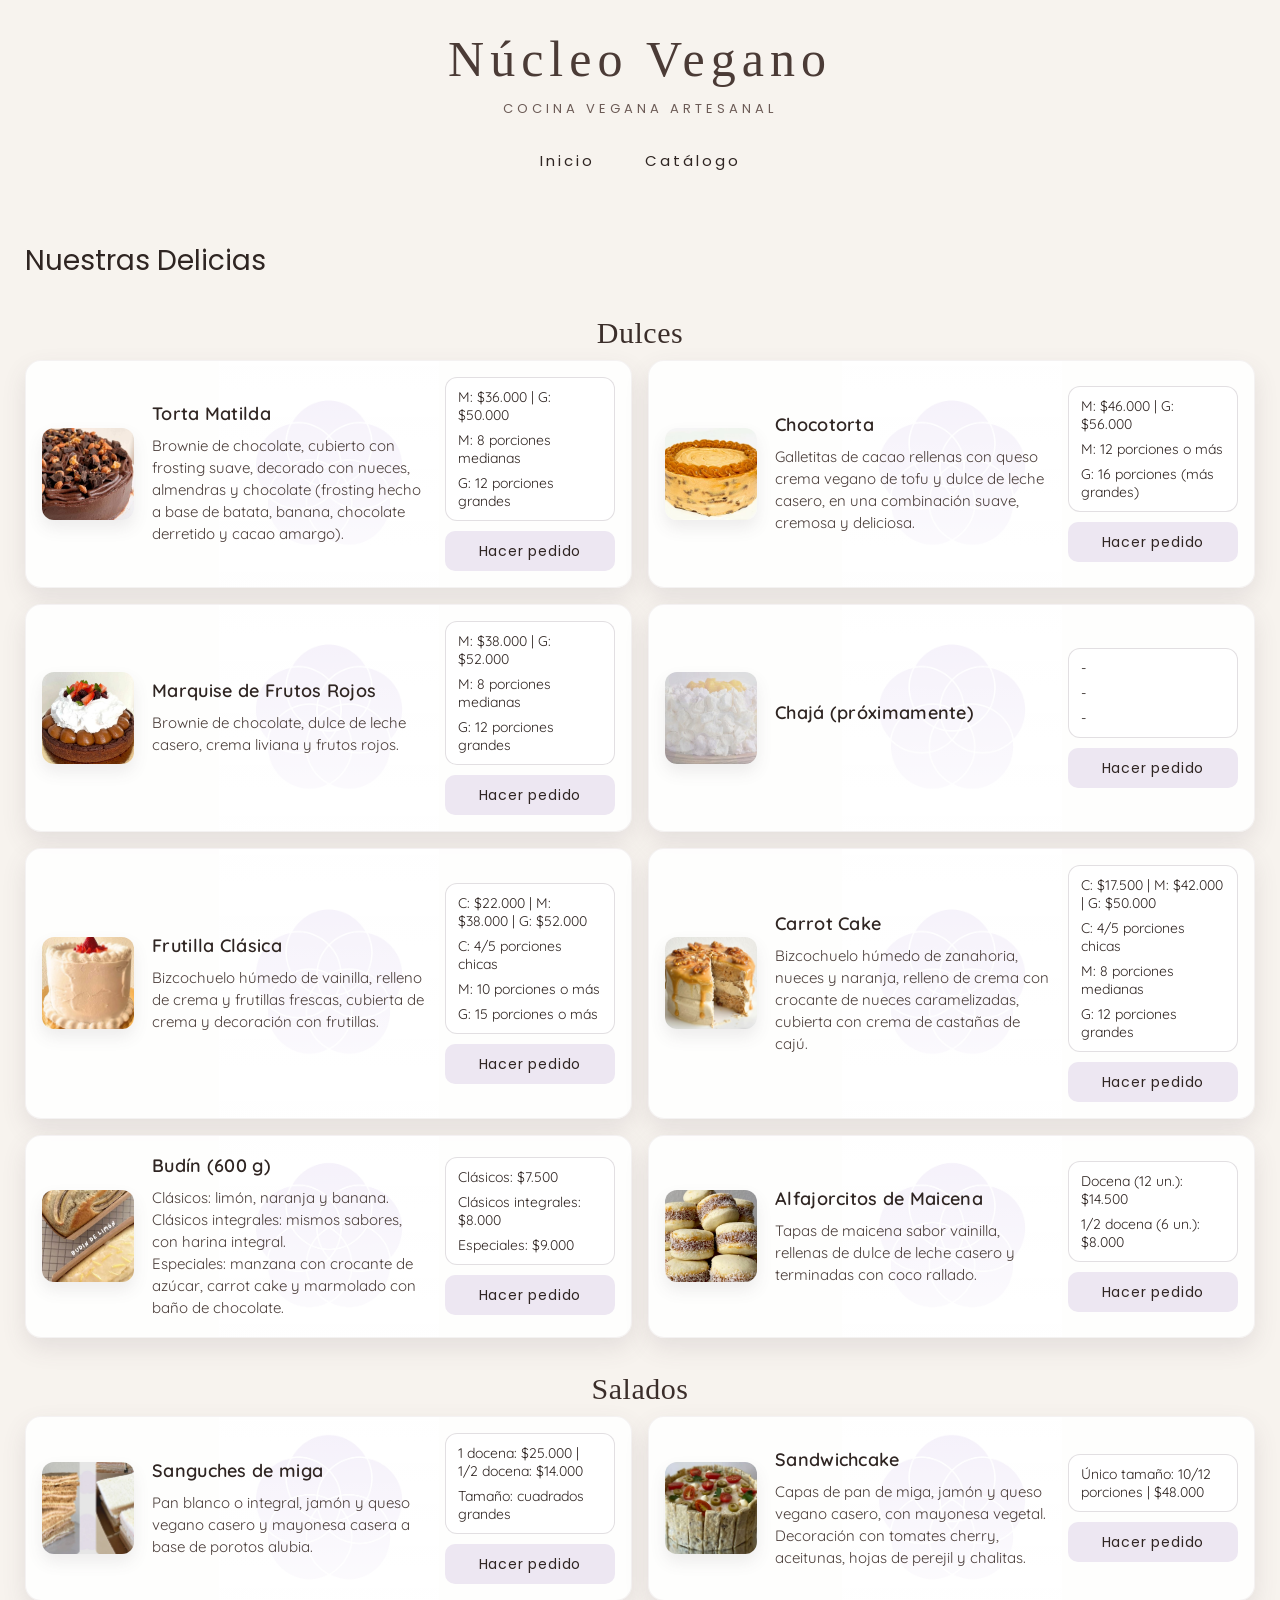
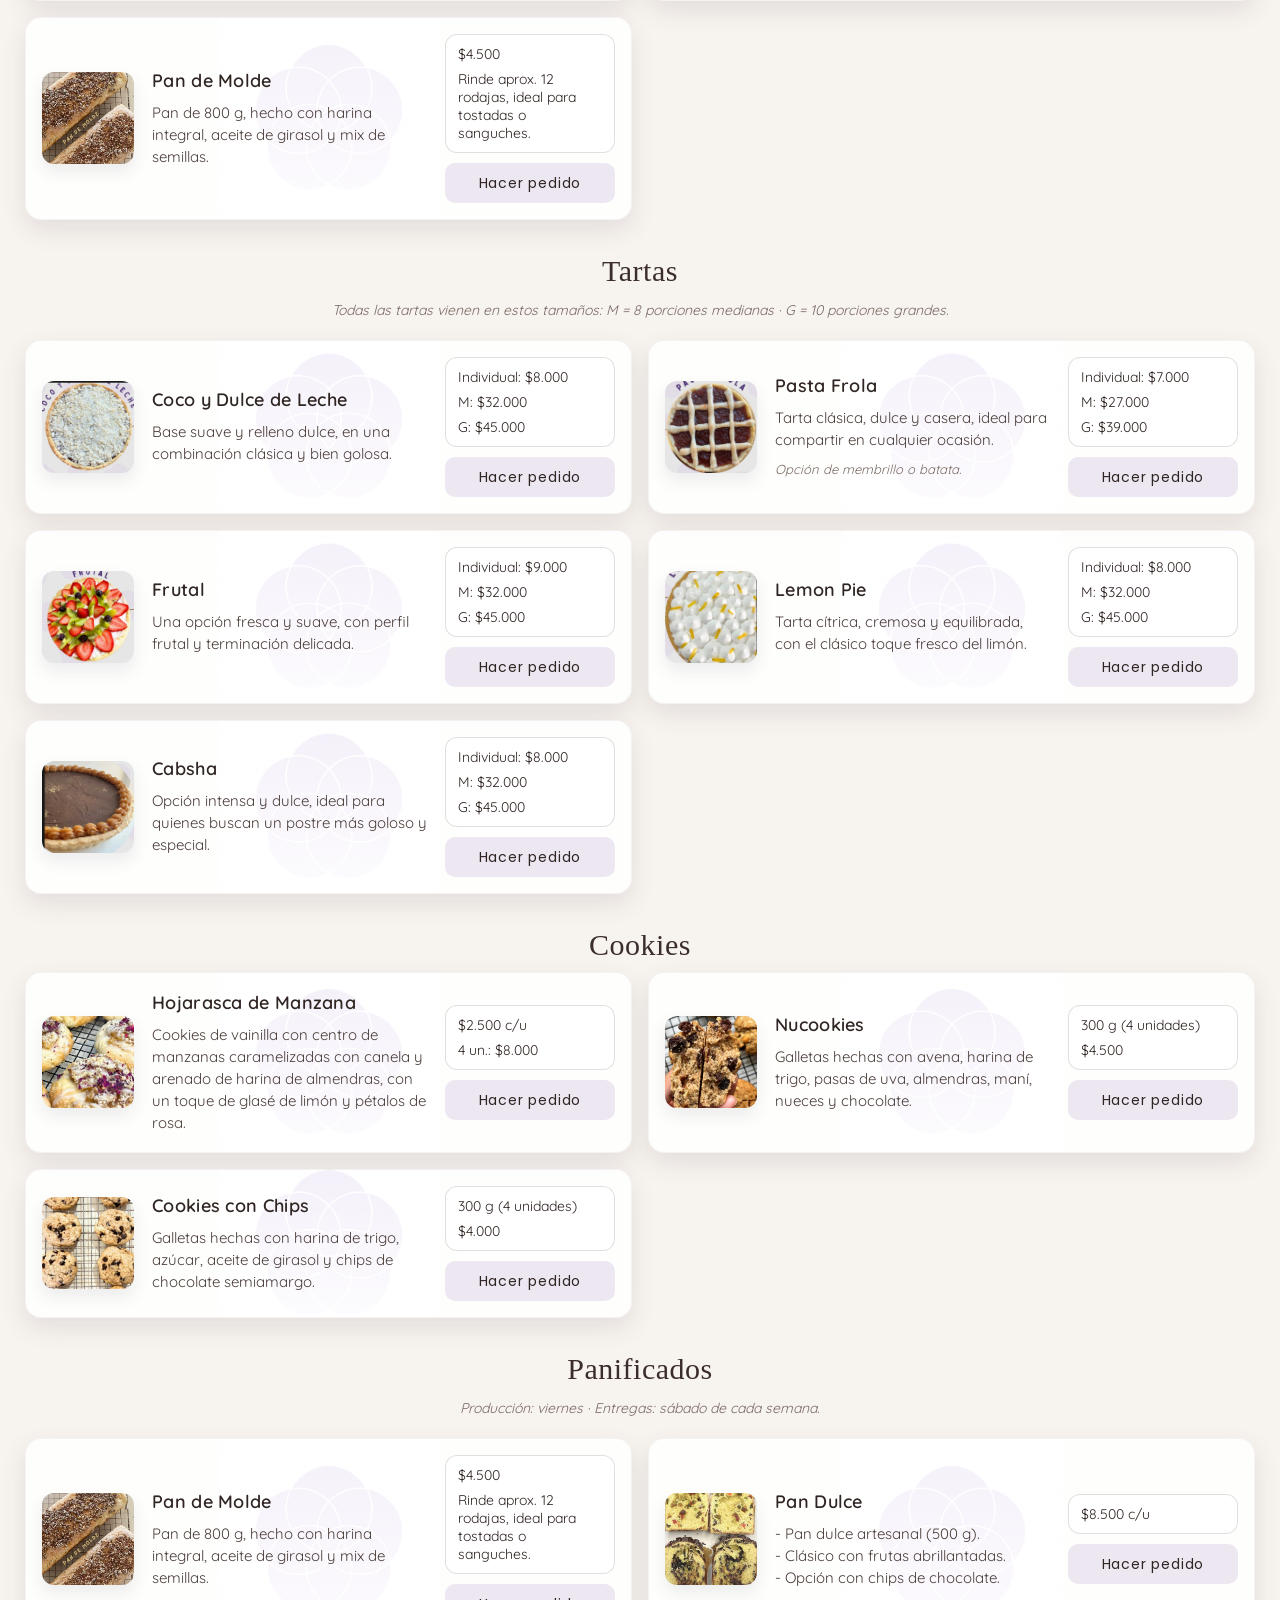
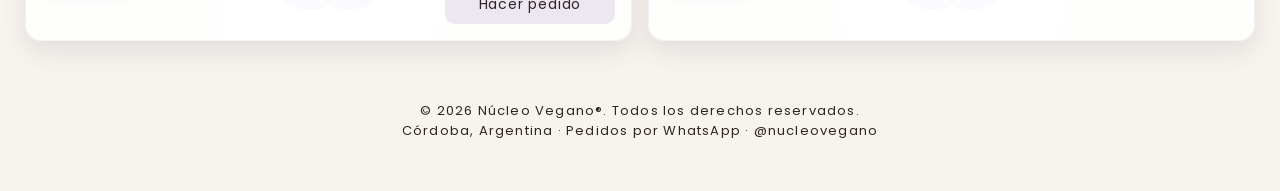
==== commit 6b9b176d: "Pulido final del catálogo y ajustes visuales" ====
--- a/catalogo.html
+++ b/catalogo.html
@@ -115,7 +115,7 @@
                     <img src="images/catalogo/chaja.jpg" alt="Chajá" class="imagenes-catalogo">
 
                     <div class="contenedor-central">
-                        <h3>Chajá (PRÓXIMAMENTE)</h3>
+                        <h3>Chajá (próximamente)</h3>
                         <p class="descripcion-producto"></p>
                     </div>
 
@@ -133,7 +133,7 @@
                 </article>
 
                 <article class="contenedor-individual">
-                    <img src="images/catalogo/torta-frutillas.jpg" alt="Torta de frutillas" class="imagenes-catalogo">
+                    <img src="images/catalogo/torta-frutillas.jpg" alt="Frutilla Clásica" class="imagenes-catalogo">
 
                     <div class="contenedor-central">
                         <h3>Frutilla Clásica</h3>
@@ -181,6 +181,53 @@
                         </a>
                     </div>
                 </article>
+
+                <article class="contenedor-individual">
+                    <img src="images/catalogo/budines.jpg" alt="Budín" class="imagenes-catalogo">
+
+                    <div class="contenedor-central">
+                        <h3>Budín (600 g)</h3>
+                        <p class="descripcion-producto">
+                            Clásicos: limón, naranja y banana. <br>
+                            Clásicos integrales: mismos sabores, con harina integral. <br>
+                            Especiales: manzana con crocante de azúcar, carrot cake y marmolado con baño de chocolate.
+                        </p>
+                    </div>
+
+                    <div class="contenedor-derecha">
+                        <div class="contenedor-precios">
+                            <p>Clásicos: $7.500</p>
+                            <p>Clásicos integrales: $8.000</p>
+                            <p>Especiales: $9.000</p>
+                        </div>
+
+                        <a href="https://wa.me/5492966679479?text=Hola%20quiero%20pedir%20un%20bud%C3%ADn" target="_blank" rel="noopener noreferrer" class="boton-links">
+                            Hacer pedido
+                        </a>
+                    </div>
+                </article>
+
+                <article class="contenedor-individual">
+                    <img src="images/catalogo/alfajorcitos-maicena.jpg" alt="Alfajorcitos de maicena" class="imagenes-catalogo">
+
+                    <div class="contenedor-central">
+                        <h3>Alfajorcitos de Maicena</h3>
+                        <p class="descripcion-producto">
+                            Tapas de maicena sabor vainilla, rellenas de dulce de leche casero y terminadas con coco rallado.
+                        </p>
+                    </div>
+
+                    <div class="contenedor-derecha">
+                        <div class="contenedor-precios">
+                            <p>Docena (12 un.): $14.500</p>
+                            <p>1/2 docena (6 un.): $8.000</p>
+                        </div>
+
+                        <a href="https://wa.me/5492966679479?text=Hola%20quiero%20pedir%20alfajorcitos%20de%20maicena" target="_blank" rel="noopener noreferrer" class="boton-links">
+                            Hacer pedido
+                        </a>
+                    </div>
+                </article>
             </div>
 
             <h3 class="subtitulos-catalogo">Salados</h3>
@@ -192,8 +239,7 @@
                     <div class="contenedor-central">
                         <h3>Sanguches de miga</h3>
                         <p class="descripcion-producto">
-                            Pan blanco o integral, jamón y queso vegano casero y mayonesa casera a base de porotos
-                            alubia.
+                            Pan blanco o integral, jamón y queso vegano casero y mayonesa casera a base de porotos alubia.
                         </p>
                     </div>
 
@@ -215,37 +261,13 @@
                     <div class="contenedor-central">
                         <h3>Sandwichcake</h3>
                         <p class="descripcion-producto">
-                            Capas de pan de miga, jamón y queso vegano casero, con mayonesa vegetal. Decoración con
-                            tomates cherry, aceitunas, hojas de perejil, rodeada de chalitas.
+                            Capas de pan de miga, jamón y queso vegano casero, con mayonesa vegetal. Decoración con tomates cherry, aceitunas, hojas de perejil y chalitas.
                         </p>
                     </div>
 
                     <div class="contenedor-derecha">
                         <div class="contenedor-precios">
                             <p>Único tamaño: 10/12 porciones | $48.000</p>
-                        </div>
-
-                        <a href="https://wa.me/5492966679479?text=Hola%20quiero%20hacer%20un%20pedido" target="_blank" rel="noopener noreferrer" class="boton-links">
-                            Hacer pedido
-                        </a>
-                    </div>
-                </article>
-
-                <article class="contenedor-individual">
-                    <img src="images/catalogo/hojarascas.jpg" alt="Hojarasca de manzana" class="imagenes-catalogo">
-
-                    <div class="contenedor-central">
-                        <h3>Hojarasca de Manzana</h3>
-                        <p class="descripcion-producto">
-                            Cookies de vainilla con centro de manzanas caramelizadas con canela y arenado de harina de
-                            almendras, con un toque de glasé de limón y pétalos de rosa.
-                        </p>
-                    </div>
-
-                    <div class="contenedor-derecha">
-                        <div class="contenedor-precios">
-                            <p>Cada una: $2.500</p>
-                            <p>4 unidades: $8.000</p>
                         </div>
 
                         <a href="https://wa.me/5492966679479?text=Hola%20quiero%20hacer%20un%20pedido" target="_blank" rel="noopener noreferrer" class="boton-links">
@@ -268,6 +290,249 @@
                         <div class="contenedor-precios">
                             <p>$4.500</p>
                             <p>Rinde aprox. 12 rodajas, ideal para tostadas o sanguches.</p>
+                        </div>
+
+                        <a href="https://wa.me/5492966679479?text=Hola%20quiero%20hacer%20un%20pedido" target="_blank" rel="noopener noreferrer" class="boton-links">
+                            Hacer pedido
+                        </a>
+                    </div>
+                </article>
+            </div>
+
+            <h3 class="subtitulos-catalogo">Tartas</h3>
+            <p class="nota-categoria">
+                Todas las tartas vienen en estos tamaños: M = 8 porciones medianas · G = 10 porciones grandes.
+            </p>
+
+            <div class="contenedor-catalogo">
+                <article class="contenedor-individual">
+                    <img src="images/catalogo/coco-dll.jpg" alt="Tarta Coco y Dulce de Leche" class="imagenes-catalogo">
+
+                    <div class="contenedor-central">
+                        <h3>Coco y Dulce de Leche</h3>
+                        <p class="descripcion-producto">
+                            Base suave y relleno dulce, en una combinación clásica y bien golosa.
+                        </p>
+                    </div>
+
+                    <div class="contenedor-derecha">
+                        <div class="contenedor-precios">
+                            <p>Individual: $8.000</p>
+                            <p>M: $32.000</p>
+                            <p>G: $45.000</p>
+                        </div>
+
+                        <a href="https://wa.me/5492966679479?text=Hola%20quiero%20hacer%20un%20pedido" target="_blank" rel="noopener noreferrer" class="boton-links">
+                            Hacer pedido
+                        </a>
+                    </div>
+                </article>
+
+                <article class="contenedor-individual">
+                    <img src="images/catalogo/pasta-frola.jpg" alt="Pasta Frola" class="imagenes-catalogo">
+
+                    <div class="contenedor-central">
+                        <h3>Pasta Frola</h3>
+                        <p class="descripcion-producto">
+                            Tarta clásica, dulce y casera, ideal para compartir en cualquier ocasión.
+                        </p>
+                        <p class="nota-producto">Opción de membrillo o batata.</p>
+                    </div>
+
+                    <div class="contenedor-derecha">
+                        <div class="contenedor-precios">
+                            <p>Individual: $7.000</p>
+                            <p>M: $27.000</p>
+                            <p>G: $39.000</p>
+                        </div>
+
+                        <a href="https://wa.me/5492966679479?text=Hola%20quiero%20hacer%20un%20pedido" target="_blank" rel="noopener noreferrer" class="boton-links">
+                            Hacer pedido
+                        </a>
+                    </div>
+                </article>
+
+                <article class="contenedor-individual">
+                    <img src="images/catalogo/frutal.jpg" alt="Tarta Frutal" class="imagenes-catalogo">
+
+                    <div class="contenedor-central">
+                        <h3>Frutal</h3>
+                        <p class="descripcion-producto">
+                            Una opción fresca y suave, con perfil frutal y terminación delicada.
+                        </p>
+                    </div>
+
+                    <div class="contenedor-derecha">
+                        <div class="contenedor-precios">
+                            <p>Individual: $9.000</p>
+                            <p>M: $32.000</p>
+                            <p>G: $45.000</p>
+                        </div>
+
+                        <a href="https://wa.me/5492966679479?text=Hola%20quiero%20hacer%20un%20pedido" target="_blank" rel="noopener noreferrer" class="boton-links">
+                            Hacer pedido
+                        </a>
+                    </div>
+                </article>
+
+                <article class="contenedor-individual">
+                    <img src="images/catalogo/lemon-pie.jpg" alt="Lemon Pie" class="imagenes-catalogo">
+
+                    <div class="contenedor-central">
+                        <h3>Lemon Pie</h3>
+                        <p class="descripcion-producto">
+                            Tarta cítrica, cremosa y equilibrada, con el clásico toque fresco del limón.
+                        </p>
+                    </div>
+
+                    <div class="contenedor-derecha">
+                        <div class="contenedor-precios">
+                            <p>Individual: $8.000</p>
+                            <p>M: $32.000</p>
+                            <p>G: $45.000</p>
+                        </div>
+
+                        <a href="https://wa.me/5492966679479?text=Hola%20quiero%20hacer%20un%20pedido" target="_blank" rel="noopener noreferrer" class="boton-links">
+                            Hacer pedido
+                        </a>
+                    </div>
+                </article>
+
+                <article class="contenedor-individual">
+                    <img src="images/catalogo/cabsha.jpg" alt="Cabsha" class="imagenes-catalogo">
+
+                    <div class="contenedor-central">
+                        <h3>Cabsha</h3>
+                        <p class="descripcion-producto">
+                            Opción intensa y dulce, ideal para quienes buscan un postre más goloso y especial.
+                        </p>
+                    </div>
+
+                    <div class="contenedor-derecha">
+                        <div class="contenedor-precios">
+                            <p>Individual: $8.000</p>
+                            <p>M: $32.000</p>
+                            <p>G: $45.000</p>
+                        </div>
+
+                        <a href="https://wa.me/5492966679479?text=Hola%20quiero%20hacer%20un%20pedido" target="_blank" rel="noopener noreferrer" class="boton-links">
+                            Hacer pedido
+                        </a>
+                    </div>
+                </article>
+            </div>
+
+            <h3 class="subtitulos-catalogo">Cookies</h3>
+
+            <div class="contenedor-catalogo">
+                <article class="contenedor-individual">
+                    <img src="images/catalogo/hojarascas.jpg" alt="Hojarasca de Manzana" class="imagenes-catalogo">
+
+                    <div class="contenedor-central">
+                        <h3>Hojarasca de Manzana</h3>
+                        <p class="descripcion-producto">
+                            Cookies de vainilla con centro de manzanas caramelizadas con canela y arenado de harina de almendras, con un toque de glasé de limón y pétalos de rosa.
+                        </p>
+                    </div>
+
+                    <div class="contenedor-derecha">
+                        <div class="contenedor-precios">
+                            <p>$2.500 c/u</p>
+                            <p>4 un.: $8.000</p>
+                        </div>
+
+                        <a href="https://wa.me/5492966679479?text=Hola%20quiero%20hacer%20un%20pedido" target="_blank" rel="noopener noreferrer" class="boton-links">
+                            Hacer pedido
+                        </a>
+                    </div>
+                </article>
+
+                <article class="contenedor-individual">
+                    <img src="images/catalogo/nucookies.jpg" alt="Nucookies" class="imagenes-catalogo">
+
+                    <div class="contenedor-central">
+                        <h3>Nucookies</h3>
+                        <p class="descripcion-producto">
+                            Galletas hechas con avena, harina de trigo, pasas de uva, almendras, maní, nueces y chocolate.
+                        </p>
+                    </div>
+
+                    <div class="contenedor-derecha">
+                        <div class="contenedor-precios">
+                            <p>300 g (4 unidades)</p>
+                            <p>$4.500</p>
+                        </div>
+
+                        <a href="https://wa.me/5492966679479?text=Hola%20quiero%20hacer%20un%20pedido" target="_blank" rel="noopener noreferrer" class="boton-links">
+                            Hacer pedido
+                        </a>
+                    </div>
+                </article>
+
+                <article class="contenedor-individual">
+                    <img src="images/catalogo/cookies-chips.jpg" alt="Cookies con chips" class="imagenes-catalogo">
+
+                    <div class="contenedor-central">
+                        <h3>Cookies con Chips</h3>
+                        <p class="descripcion-producto">
+                            Galletas hechas con harina de trigo, azúcar, aceite de girasol y chips de chocolate semiamargo.
+                        </p>
+                    </div>
+
+                    <div class="contenedor-derecha">
+                        <div class="contenedor-precios">
+                            <p>300 g (4 unidades)</p>
+                            <p>$4.000</p>
+                        </div>
+
+                        <a href="https://wa.me/5492966679479?text=Hola%20quiero%20hacer%20un%20pedido" target="_blank" rel="noopener noreferrer" class="boton-links">
+                            Hacer pedido
+                        </a>
+                    </div>
+                </article>
+            </div>
+
+            <h3 class="subtitulos-catalogo">Panificados</h3>
+            <p class="nota-categoria">Producción: viernes · Entregas: sábado de cada semana.</p>
+
+            <div class="contenedor-catalogo">
+                <article class="contenedor-individual">
+                    <img src="images/catalogo/pan-molde.jpg" alt="Pan de molde" class="imagenes-catalogo">
+
+                    <div class="contenedor-central">
+                        <h3>Pan de Molde</h3>
+                        <p class="descripcion-producto">
+                            Pan de 800 g, hecho con harina integral, aceite de girasol y mix de semillas.
+                        </p>
+                    </div>
+
+                    <div class="contenedor-derecha">
+                        <div class="contenedor-precios">
+                            <p>$4.500</p>
+                            <p>Rinde aprox. 12 rodajas, ideal para tostadas o sanguches.</p>
+                        </div>
+
+                        <a href="https://wa.me/5492966679479?text=Hola%20quiero%20hacer%20un%20pedido" target="_blank" rel="noopener noreferrer" class="boton-links">
+                            Hacer pedido
+                        </a>
+                    </div>
+                </article>
+
+                <article class="contenedor-individual">
+                    <img src="images/catalogo/pan-dulce.jpg" alt="Pan dulce artesanal" class="imagenes-catalogo">
+
+                    <div class="contenedor-central">
+                        <h3>Pan Dulce</h3>
+                        <p class="descripcion-producto">
+                            - Pan dulce artesanal (500 g).<br>
+                            - Clásico con frutas abrillantadas.<br>
+                            - Opción con chips de chocolate.
+                        </p>
+                    </div>
+
+                    <div class="contenedor-derecha">
+                        <div class="contenedor-precios">
+                            <p>$8.500 c/u</p>
                         </div>
 
                         <a href="https://wa.me/5492966679479?text=Hola%20quiero%20hacer%20un%20pedido" target="_blank" rel="noopener noreferrer" class="boton-links">
@@ -280,7 +545,8 @@
     </main>
 
     <footer class="site-footer">
-        <p>2026 Núcleo Vegano | Todos los derechos reservados. @nucleovegano</p>
+        <p>© 2026 Núcleo Vegano®. Todos los derechos reservados.</p>
+        <p>Córdoba, Argentina · Pedidos por WhatsApp · @nucleovegano</p>
     </footer>
 
 </body>
--- a/css/style.css
+++ b/css/style.css
@@ -33,12 +33,12 @@
     font-size: 38px;
     font-weight: 400;
     color: #2F2522;
-    transition: color 0.4s ease, letter-spacing 0.4s ease;
+    transition: color 0.35s ease, letter-spacing 0.35s ease;
 }
 
 .section-title:hover {
     color: #7850AB;
-    letter-spacing: 2px;
+    letter-spacing: 1px;
 }
 
 h3 {
@@ -46,7 +46,7 @@
     color: #2F2522;
     font-family: "Quicksand", sans-serif;
     font-weight: 600;
-    letter-spacing: 1px;
+    letter-spacing: 0.5px;
 }
 
 /* =========================
@@ -71,18 +71,18 @@
 .logo-titulo {
     margin: 0;
     padding: 0;
-    font-family: "Poppins", sans-serif;
+    font-family: "Playfair", serif;
     font-size: 50px;
-    font-weight: 300;
+    font-weight: 400;
     line-height: 1.1;
-    letter-spacing: 10px;
+    letter-spacing: 6px;
     color: #4B3B36;
     transition: color 0.3s ease, transform 0.3s ease;
 }
 
 .logo-titulo:hover {
     color: #7850AB;
-    transform: scale(1.03);
+    transform: scale(1.02);
 }
 
 .logo-subtitulo {
@@ -90,10 +90,10 @@
     padding: 0;
     text-align: center;
     font-family: "Poppins", sans-serif;
-    font-size: 14px;
+    font-size: 13px;
     font-weight: 400;
     line-height: 1.2;
-    letter-spacing: 5px;
+    letter-spacing: 4px;
     text-transform: uppercase;
     color: #6C5B56;
     transition: color 0.3s ease, transform 0.3s ease;
@@ -101,14 +101,14 @@
 
 .logo-subtitulo:hover {
     color: #7850AB;
-    transform: scale(1.03);
+    transform: scale(1.02);
 }
 
 /* =========================
    NAV
 ========================= */
 .main-nav {
-    margin-top: 26px;
+    margin-top: 24px;
 }
 
 .main-nav ul {
@@ -130,7 +130,7 @@
     font-family: "Poppins", sans-serif;
     font-size: 15px;
     font-weight: 400;
-    letter-spacing: 4px;
+    letter-spacing: 3px;
     text-decoration: none;
     color: #2F2522;
     transition: color 0.3s ease, transform 0.3s ease;
@@ -148,16 +148,16 @@
     display: block;
     width: 100%;
     margin: 0;
-    padding: 10px 12px;
+    padding: 11px 12px;
     box-sizing: border-box;
     text-align: center;
     text-decoration: none;
     color: #2F2522;
     background-color: #EDE7F2;
-    border-radius: 8px;
+    border-radius: 10px;
     font-family: "Poppins", sans-serif;
     font-size: 14px;
-    letter-spacing: 1px;
+    letter-spacing: 0.8px;
     transition: background-color 0.3s ease, color 0.3s ease, transform 0.3s ease;
 }
 
@@ -252,8 +252,8 @@
     padding: 14px;
     box-sizing: border-box;
     background-color: #F1ECF5;
-    border-radius: 12px;
-    box-shadow: 0 10px 22px rgba(92, 77, 92, 0.18);
+    border-radius: 14px;
+    box-shadow: 0 10px 22px rgba(92, 77, 92, 0.14);
 }
 
 .titulo-favoritos {
@@ -261,13 +261,13 @@
     text-align: center;
     font-size: 24px;
     font-weight: 400;
-    letter-spacing: 0.5px;
+    letter-spacing: 0.4px;
 }
 
 .favoritos-grid {
     display: grid;
     grid-template-columns: repeat(2, 1fr);
-    gap: 10px;
+    gap: 12px;
 }
 
 .favorito-card {
@@ -278,22 +278,15 @@
     box-sizing: border-box;
     text-align: center;
     background-color: white;
-    background-image: linear-gradient(
-            rgba(255, 255, 255, 0.55),
-            rgba(255, 255, 255, 0.95)
-        ),
-        url(../images/logo-png.png);
-    background-position: center;
-    background-size: 260px;
-    background-repeat: no-repeat;
-    border-radius: 12px;
-    box-shadow: 0 10px 22px rgba(92, 77, 92, 0.18);
+    border-radius: 14px;
+    box-shadow: 0 10px 22px rgba(92, 77, 92, 0.14);
 }
 
 .favorito-card img {
     width: 100%;
-    aspect-ratio: 3 / 2;
+    height: 220px;
     object-fit: cover;
+    object-position: center;
     border-radius: 10px;
     box-shadow: 5px 10px 5px 2px #F7F3EE;
 }
@@ -338,7 +331,8 @@
     margin: 0;
     text-align: center;
     font-family: "Quicksand", sans-serif;
-    font-size: 16px;
+    font-size: 17px;
+    font-weight: 400;
     line-height: 26px;
 }
 
@@ -363,44 +357,46 @@
 }
 
 .subtitulos-catalogo {
-    margin: 24px 0 14px 0;
-    text-align: center;
-    font-size: 24px;
-    font-family: "Poppins", sans-serif;
-    font-weight: 400;
-    color: #2F2522;
-    transition: color 0.4s ease, transform 0.4s ease;
+    margin: 34px 0 10px 0;
+    text-align: center;
+    font-size: 30px;
+    font-family: "Playfair", serif;
+    font-weight: 500;
+    letter-spacing: 0.5px;
+    color: #3B2E2A;
+    transition: color 0.3s ease, transform 0.3s ease;
 }
 
 .subtitulos-catalogo:hover {
     color: #7850AB;
-    transform: scale(1.02);
+    transform: translateY(-1px);
 }
 
 .contenedor-catalogo {
     display: grid;
     grid-template-columns: repeat(2, 1fr);
+    gap: 16px;
+}
+
+.contenedor-individual {
+    display: flex;
+    align-items: center;
     gap: 14px;
-}
-
-.contenedor-individual {
-    display: flex;
-    align-items: center;
-    gap: 10px;
     width: 100%;
-    padding: 14px;
+    padding: 16px;
     box-sizing: border-box;
-    background-color: white;
+    background-color: rgba(255, 255, 255, 0.88);
     background-image: linear-gradient(
-            rgba(255, 255, 255, 0.72),
-            rgba(255, 255, 255, 0.97)
+            rgba(255, 255, 255, 0.82),
+            rgba(255, 255, 255, 0.96)
         ),
         url(../images/logo-png.png);
     background-position: center;
-    background-size: 280px;
+    background-size: 220px;
     background-repeat: no-repeat;
-    border-radius: 12px;
-    box-shadow: 0 10px 22px rgba(92, 77, 92, 0.16);
+    border: 1px solid rgba(123, 102, 118, 0.08);
+    border-radius: 16px;
+    box-shadow: 0 10px 24px rgba(92, 77, 92, 0.12);
 }
 
 .imagenes-catalogo {
@@ -409,26 +405,27 @@
     object-fit: cover;
     flex-shrink: 0;
     border-radius: 12px;
-    box-shadow: 0 8px 16px rgba(92, 77, 92, 0.12);
-    transition: transform 0.4s ease;
+    box-shadow: 0 8px 16px rgba(92, 77, 92, 0.10);
+    transition: transform 0.35s ease;
 }
 
 .imagenes-catalogo:hover {
-    transform: scale(1.06);
+    transform: scale(1.04);
 }
 
 .contenedor-central {
     display: flex;
     flex: 1;
     flex-direction: column;
-    gap: 8px;
+    gap: 6px;
     min-width: 0;
-    padding: 2px 6px;
+    padding: 2px 4px;
 }
 
 .contenedor-central h3 {
-    margin: 0 0 6px 0;
+    margin: 0 0 4px 0;
     font-size: 18px;
+    letter-spacing: 0.3px;
 }
 
 .descripcion-producto {
@@ -436,35 +433,68 @@
     font-family: "Quicksand", sans-serif;
     font-size: 15px;
     font-weight: 400;
-    line-height: 20px;
+    line-height: 22px;
+    color: #4A3D39;
 }
 
 .contenedor-derecha {
     display: flex;
     flex-direction: column;
     align-items: stretch;
-    gap: 8px;
+    gap: 10px;
     width: 170px;
     min-width: 170px;
     flex-shrink: 0;
     font-family: "Quicksand", sans-serif;
     font-size: 14px;
-    line-height: 17px;
+    line-height: 18px;
 }
 
 .contenedor-precios {
-    padding: 8px 10px;
-    border: 1px solid rgba(0, 0, 0, 0.18);
-    border-radius: 10px;
-    background-color: rgba(255, 255, 255, 0.55);
+    padding: 10px 12px;
+    border: 1px solid rgba(96, 79, 93, 0.18);
+    border-radius: 12px;
+    background-color: rgba(255, 255, 255, 0.72);
+    box-shadow: inset 0 1px 0 rgba(255, 255, 255, 0.6);
 }
 
 .contenedor-precios p {
-    margin: 0 0 6px 0;
+    margin: 0 0 7px 0;
 }
 
 .contenedor-precios p:last-child {
     margin-bottom: 0;
+}
+
+.nota-categoria {
+    max-width: 760px;
+    margin: 0 auto 18px auto;
+    text-align: center;
+    font-family: "Quicksand", sans-serif;
+    font-size: 14px;
+    line-height: 24px;
+    color: #7A6A63;
+    font-style: italic;
+}
+
+.nota-producto {
+    margin: 2px 0 0 0;
+    font-family: "Quicksand", sans-serif;
+    font-size: 13px;
+    line-height: 20px;
+    color: #7A6A63;
+    font-style: italic;
+}
+
+.nota-panificados {
+    max-width: 760px;
+    margin: 0 auto 18px auto;
+    text-align: center;
+    font-family: "Quicksand", sans-serif;
+    font-size: 14px;
+    line-height: 24px;
+    color: #7A6A63;
+    font-style: italic;
 }
 
 /* =========================
@@ -532,7 +562,7 @@
     font-family: "Poppins", sans-serif;
     font-size: 13px;
     font-weight: 400;
-    letter-spacing: 1.5px;
+    letter-spacing: 1.2px;
     color: #2F2522;
 }
 
@@ -550,7 +580,7 @@
 
     .logo-titulo {
         font-size: 38px;
-        letter-spacing: 6px;
+        letter-spacing: 4px;
     }
 
     .logo-subtitulo {
@@ -565,7 +595,7 @@
     .main-nav a {
         padding: 8px 10px;
         font-size: 14px;
-        letter-spacing: 3px;
+        letter-spacing: 2px;
     }
 
     .presentacion {
@@ -623,7 +653,7 @@
         flex-direction: column;
         align-items: center;
         text-align: center;
-        padding: 14px;
+        padding: 16px;
     }
 
     .contenedor-central {
@@ -638,13 +668,24 @@
 
     .imagenes-catalogo {
         width: 100%;
-        max-width: 220px;
+        max-width: 240px;
         height: auto;
         aspect-ratio: 3 / 2;
     }
 
     .catalogo-titulo {
         text-align: center;
+    }
+
+    .subtitulos-catalogo {
+        font-size: 26px;
+    }
+
+    .nota-categoria,
+    .nota-panificados {
+        font-size: 13px;
+        line-height: 22px;
+        padding: 0 8px;
     }
 
     .donde-encontrarnos {
@@ -664,8 +705,4 @@
     .section-title {
         font-size: 30px;
     }
-
-    .subtitulos-catalogo {
-        font-size: 24px;
-    }
 }
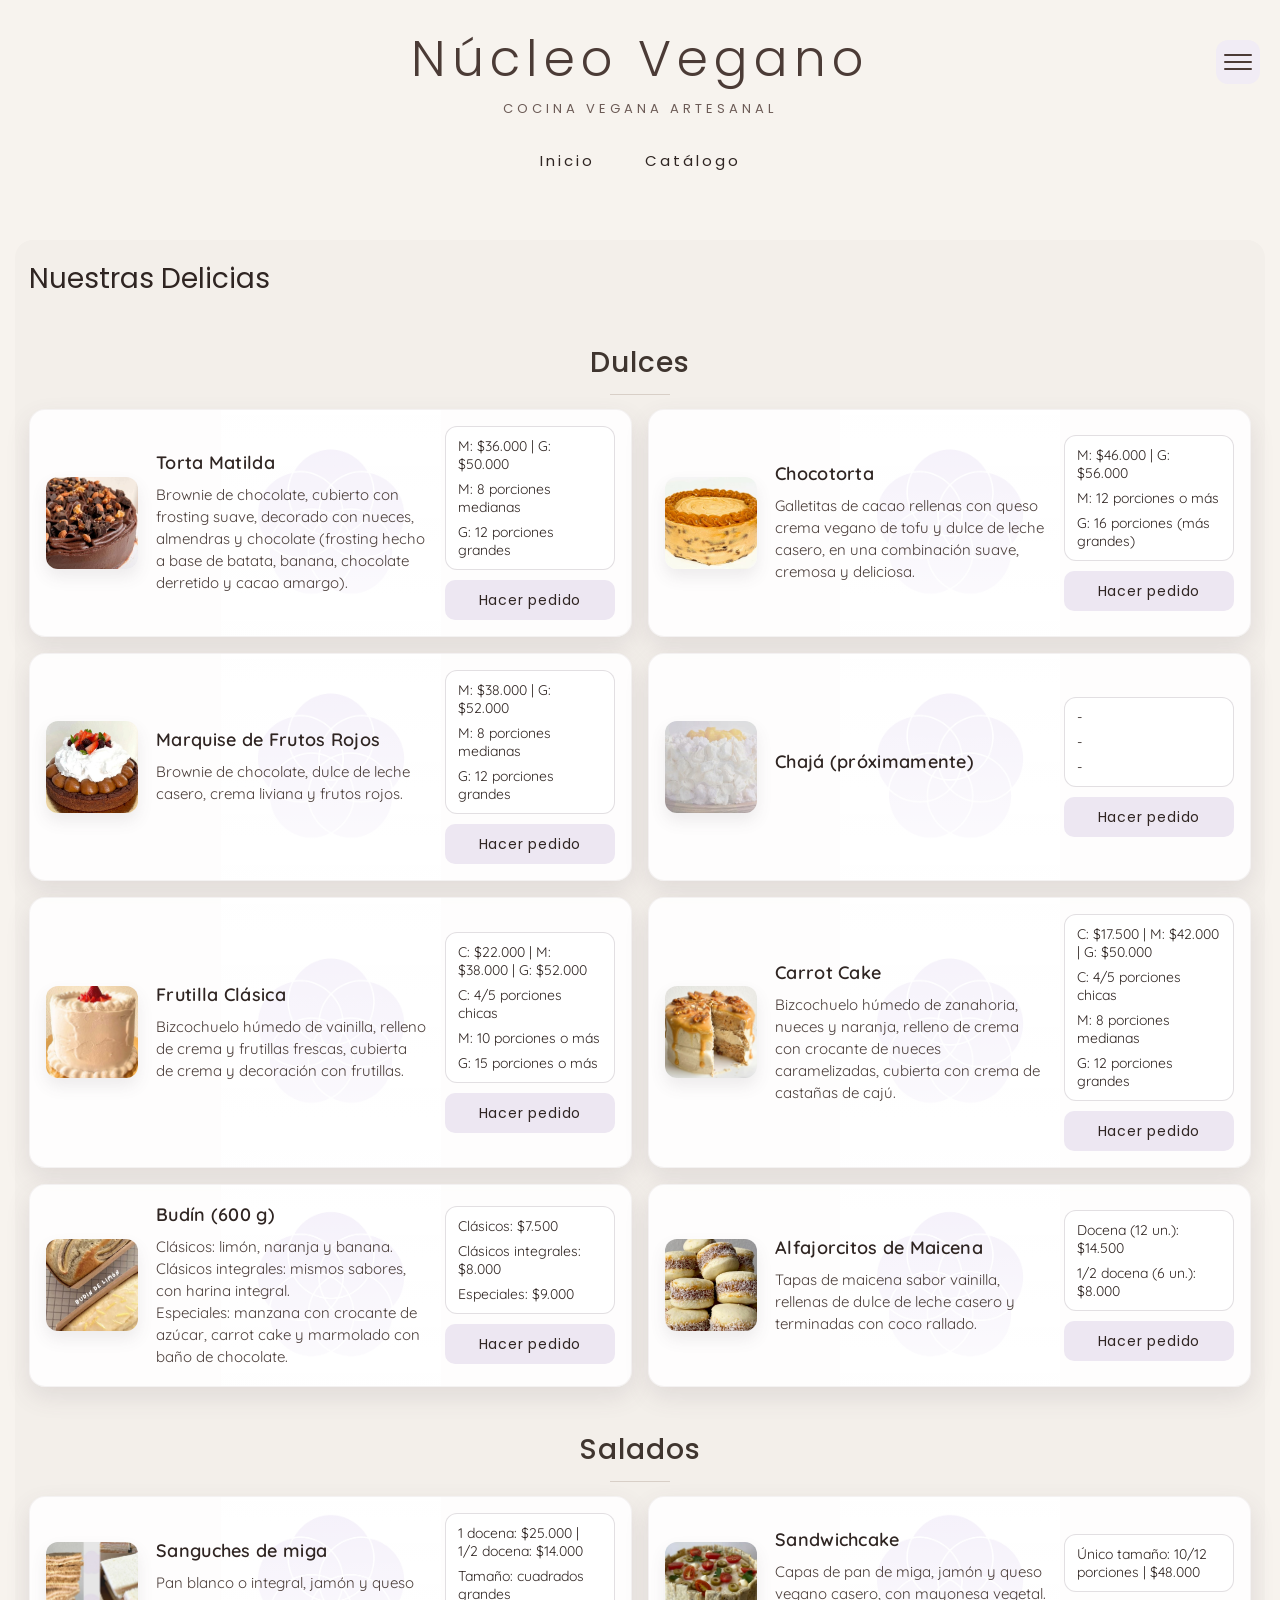
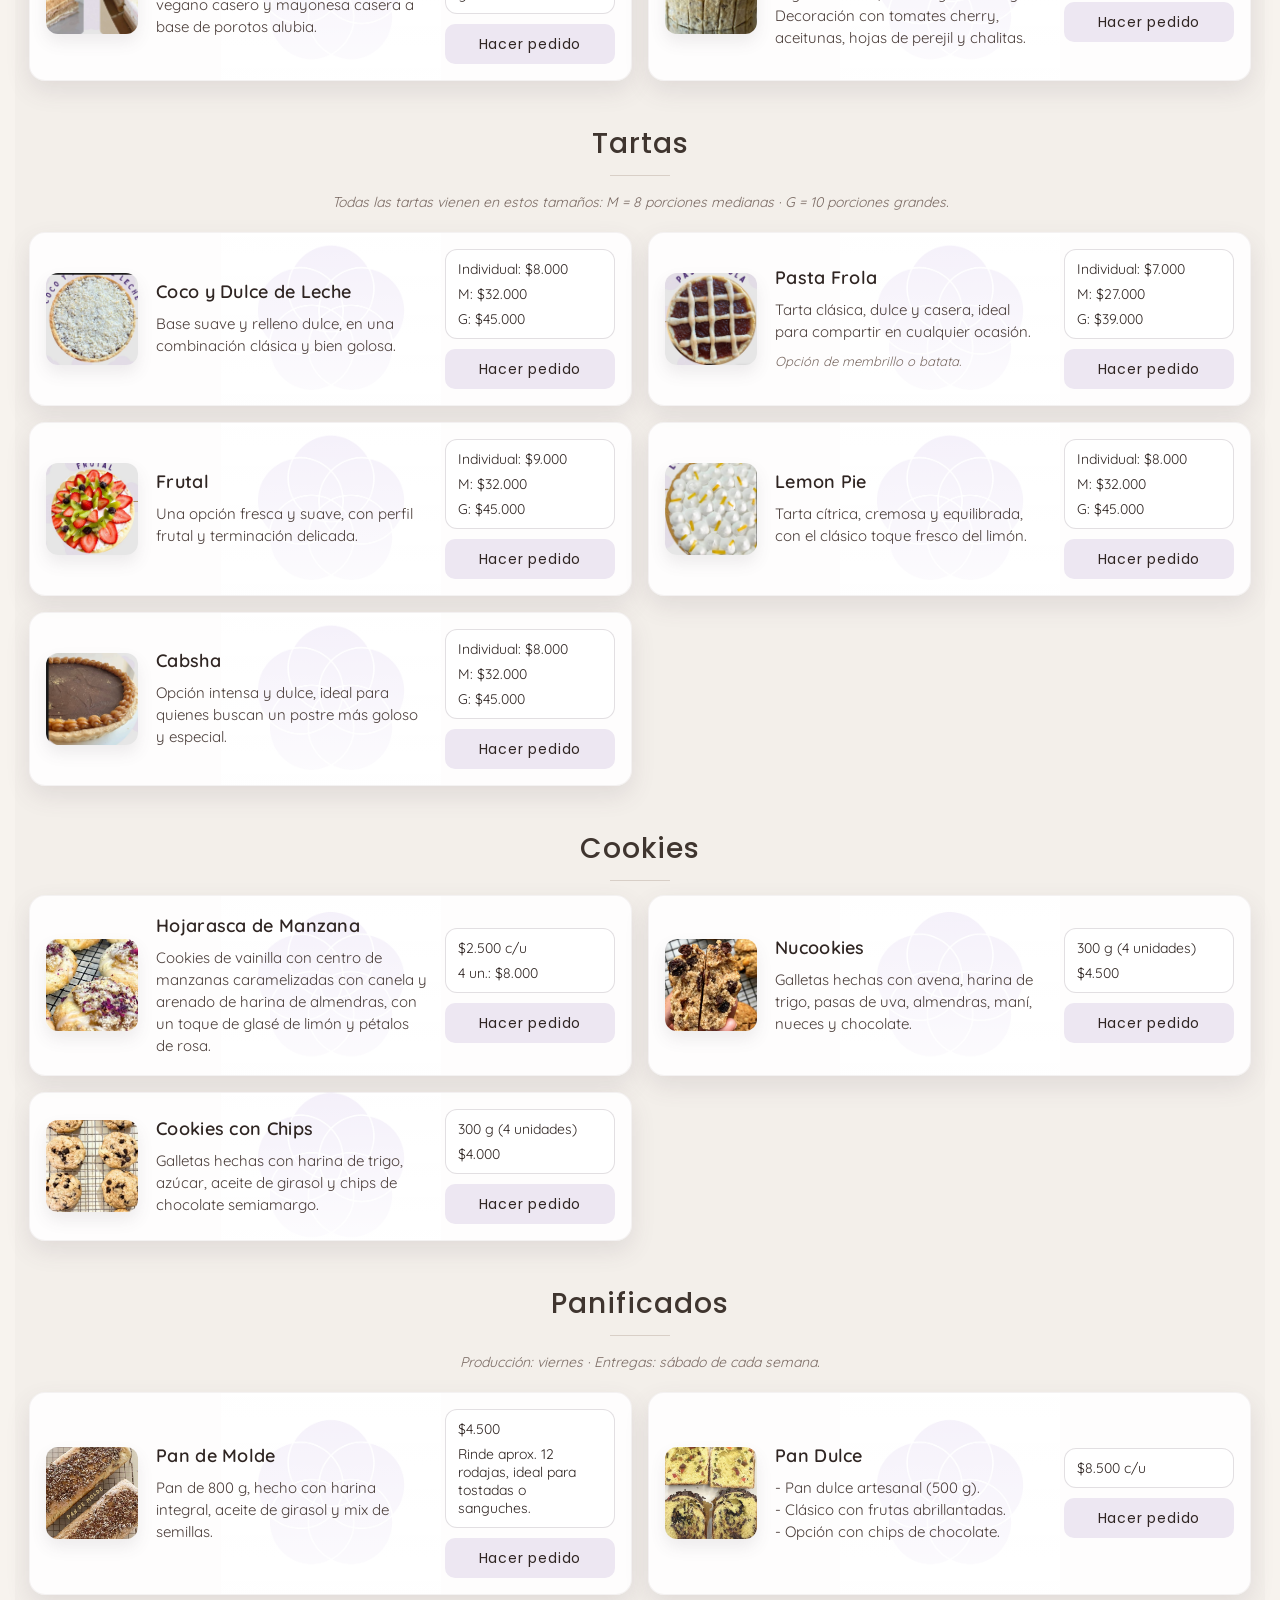
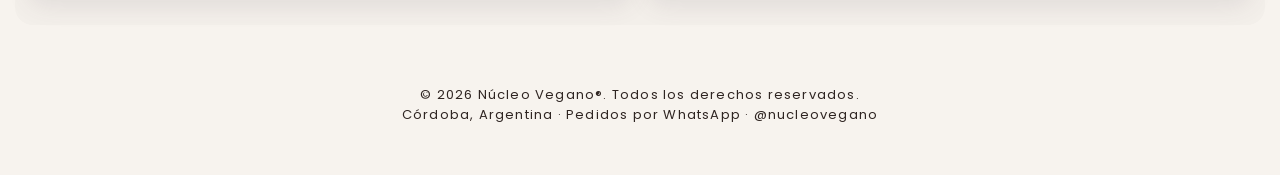
==== commit a4e7cac2: "le agregue menu hamburguesa" ====
--- a/catalogo.html
+++ b/catalogo.html
@@ -12,7 +12,7 @@
     <link rel="preconnect" href="https://fonts.googleapis.com">
     <link rel="preconnect" href="https://fonts.gstatic.com" crossorigin>
     <link
-        href="https://fonts.googleapis.com/css2?family=Poppins:wght@100;400;500&family=Playfair:ital,opsz,wght@0,5..1200,300..900;1,5..1200,300..900&family=Quicksand:wght@300..700&display=swap"
+        href="https://fonts.googleapis.com/css2?family=Poppins:wght@100;300;400;500;600&family=Quicksand:wght@300..700&display=swap"
         rel="stylesheet"
     >
 </head>
@@ -20,10 +20,28 @@
 
     <header class="site-header">
         <div class="site-header-inner">
+            <input type="checkbox" id="menu-toggle-catalogo" class="menu-toggle">
+
             <div class="branding">
                 <h1 class="logo-titulo">Núcleo Vegano</h1>
                 <p class="logo-subtitulo">Cocina vegana artesanal</p>
             </div>
+
+            <label for="menu-toggle-catalogo" class="hamburguesa" aria-label="Abrir menú">
+                <span></span>
+                <span></span>
+                <span></span>
+            </label>
+
+            <nav class="menu-desplegable menu-catalogo">
+                <ul>
+                    <li><a href="#dulces">Dulces</a></li>
+                    <li><a href="#salados">Salados</a></li>
+                    <li><a href="#tartas">Tartas</a></li>
+                    <li><a href="#cookies">Cookies</a></li>
+                    <li><a href="#panificados">Panificados</a></li>
+                </ul>
+            </nav>
 
             <nav class="main-nav">
                 <ul>
@@ -38,7 +56,7 @@
         <section id="catalogo" class="catalogo-section">
             <h2 class="section-title catalogo-titulo">Nuestras Delicias</h2>
 
-            <h3 class="subtitulos-catalogo">Dulces</h3>
+            <h3 id="dulces" class="subtitulos-catalogo">Dulces</h3>
 
             <div class="contenedor-catalogo">
                 <article class="contenedor-individual">
@@ -230,7 +248,7 @@
                 </article>
             </div>
 
-            <h3 class="subtitulos-catalogo">Salados</h3>
+            <h3 id="salados" class="subtitulos-catalogo">Salados</h3>
 
             <div class="contenedor-catalogo">
                 <article class="contenedor-individual">
@@ -275,31 +293,9 @@
                         </a>
                     </div>
                 </article>
-
-                <article class="contenedor-individual">
-                    <img src="images/catalogo/pan-molde.jpg" alt="Pan de molde" class="imagenes-catalogo">
-
-                    <div class="contenedor-central">
-                        <h3>Pan de Molde</h3>
-                        <p class="descripcion-producto">
-                            Pan de 800 g, hecho con harina integral, aceite de girasol y mix de semillas.
-                        </p>
-                    </div>
-
-                    <div class="contenedor-derecha">
-                        <div class="contenedor-precios">
-                            <p>$4.500</p>
-                            <p>Rinde aprox. 12 rodajas, ideal para tostadas o sanguches.</p>
-                        </div>
-
-                        <a href="https://wa.me/5492966679479?text=Hola%20quiero%20hacer%20un%20pedido" target="_blank" rel="noopener noreferrer" class="boton-links">
-                            Hacer pedido
-                        </a>
-                    </div>
-                </article>
             </div>
 
-            <h3 class="subtitulos-catalogo">Tartas</h3>
+            <h3 id="tartas" class="subtitulos-catalogo">Tartas</h3>
             <p class="nota-categoria">
                 Todas las tartas vienen en estos tamaños: M = 8 porciones medianas · G = 10 porciones grandes.
             </p>
@@ -422,7 +418,7 @@
                 </article>
             </div>
 
-            <h3 class="subtitulos-catalogo">Cookies</h3>
+            <h3 id="cookies" class="subtitulos-catalogo">Cookies</h3>
 
             <div class="contenedor-catalogo">
                 <article class="contenedor-individual">
@@ -492,7 +488,7 @@
                 </article>
             </div>
 
-            <h3 class="subtitulos-catalogo">Panificados</h3>
+            <h3 id="panificados" class="subtitulos-catalogo">Panificados</h3>
             <p class="nota-categoria">Producción: viernes · Entregas: sábado de cada semana.</p>
 
             <div class="contenedor-catalogo">
--- a/css/style.css
+++ b/css/style.css
@@ -60,6 +60,7 @@
 }
 
 .site-header-inner {
+    position: relative;
     max-width: 1250px;
     margin: 0 auto;
 }
@@ -71,9 +72,9 @@
 .logo-titulo {
     margin: 0;
     padding: 0;
-    font-family: "Playfair", serif;
+    font-family: "Poppins", sans-serif;
     font-size: 50px;
-    font-weight: 400;
+    font-weight: 300;
     line-height: 1.1;
     letter-spacing: 6px;
     color: #4B3B36;
@@ -142,6 +143,93 @@
 }
 
 /* =========================
+   MENÚ HAMBURGUESA
+========================= */
+.menu-toggle {
+    display: none;
+}
+
+.hamburguesa {
+    position: absolute;
+    top: 8px;
+    right: 0;
+    display: flex;
+    flex-direction: column;
+    justify-content: center;
+    gap: 5px;
+    width: 44px;
+    height: 44px;
+    padding: 8px;
+    box-sizing: border-box;
+    cursor: pointer;
+    border-radius: 12px;
+    background-color: #F1ECF5;
+    transition: background-color 0.3s ease, transform 0.3s ease;
+}
+
+.hamburguesa:hover {
+    background-color: #E6DDF0;
+    transform: translateY(-1px);
+}
+
+.hamburguesa span {
+    display: block;
+    width: 100%;
+    height: 2px;
+    border-radius: 999px;
+    background-color: #4B3B36;
+    transition: transform 0.3s ease, opacity 0.3s ease;
+}
+
+.menu-desplegable {
+    position: absolute;
+    top: 62px;
+    right: 0;
+    width: 240px;
+    padding: 14px;
+    box-sizing: border-box;
+    background-color: rgba(255, 255, 255, 0.96);
+    border: 1px solid rgba(123, 102, 118, 0.10);
+    border-radius: 16px;
+    box-shadow: 0 14px 28px rgba(92, 77, 92, 0.16);
+    opacity: 0;
+    visibility: hidden;
+    transform: translateY(-8px);
+    transition: opacity 0.3s ease, transform 0.3s ease, visibility 0.3s ease;
+    z-index: 20;
+}
+
+.menu-desplegable ul {
+    display: flex;
+    flex-direction: column;
+    gap: 10px;
+}
+
+.menu-desplegable a {
+    display: block;
+    padding: 10px 12px;
+    border-radius: 10px;
+    text-decoration: none;
+    font-family: "Poppins", sans-serif;
+    font-size: 14px;
+    letter-spacing: 0.5px;
+    color: #3F352F;
+    transition: background-color 0.3s ease, color 0.3s ease;
+}
+
+.menu-desplegable a:hover {
+    background-color: #F1ECF5;
+    color: #7850AB;
+}
+
+#menu-toggle-home:checked ~ .menu-home,
+#menu-toggle-catalogo:checked ~ .menu-catalogo {
+    opacity: 1;
+    visibility: visible;
+    transform: translateY(0);
+}
+
+/* =========================
    BOTONES GENERALES
 ========================= */
 .boton-links {
@@ -346,8 +434,10 @@
 .catalogo-section {
     max-width: 1250px;
     margin: 0 auto 30px auto;
-    padding: 0 10px;
-    box-sizing: border-box;
+    padding: 18px 14px 30px;
+    box-sizing: border-box;
+    background-color: #F3EFEA;
+    border-radius: 18px;
 }
 
 .catalogo-titulo {
@@ -357,19 +447,23 @@
 }
 
 .subtitulos-catalogo {
-    margin: 34px 0 10px 0;
-    text-align: center;
-    font-size: 30px;
-    font-family: "Playfair", serif;
+    margin: 42px 0 14px 0;
+    text-align: center;
+    font-family: "Poppins", sans-serif;
+    font-size: 28px;
     font-weight: 500;
-    letter-spacing: 0.5px;
-    color: #3B2E2A;
-    transition: color 0.3s ease, transform 0.3s ease;
-}
-
-.subtitulos-catalogo:hover {
-    color: #7850AB;
-    transform: translateY(-1px);
+    letter-spacing: 1px;
+    color: #3F352F;
+    position: relative;
+}
+
+.subtitulos-catalogo::after {
+    content: "";
+    display: block;
+    width: 60px;
+    height: 1px;
+    margin: 10px auto 0;
+    background-color: #D8CFC7;
 }
 
 .contenedor-catalogo {
@@ -588,6 +682,17 @@
         font-size: 12px;
     }
 
+    .hamburguesa {
+        top: 4px;
+        width: 42px;
+        height: 42px;
+    }
+
+    .menu-desplegable {
+        top: 56px;
+        width: 220px;
+    }
+
     .main-nav {
         margin-top: 20px;
     }
@@ -678,7 +783,8 @@
     }
 
     .subtitulos-catalogo {
-        font-size: 26px;
+        font-size: 24px;
+        margin-top: 34px;
     }
 
     .nota-categoria,
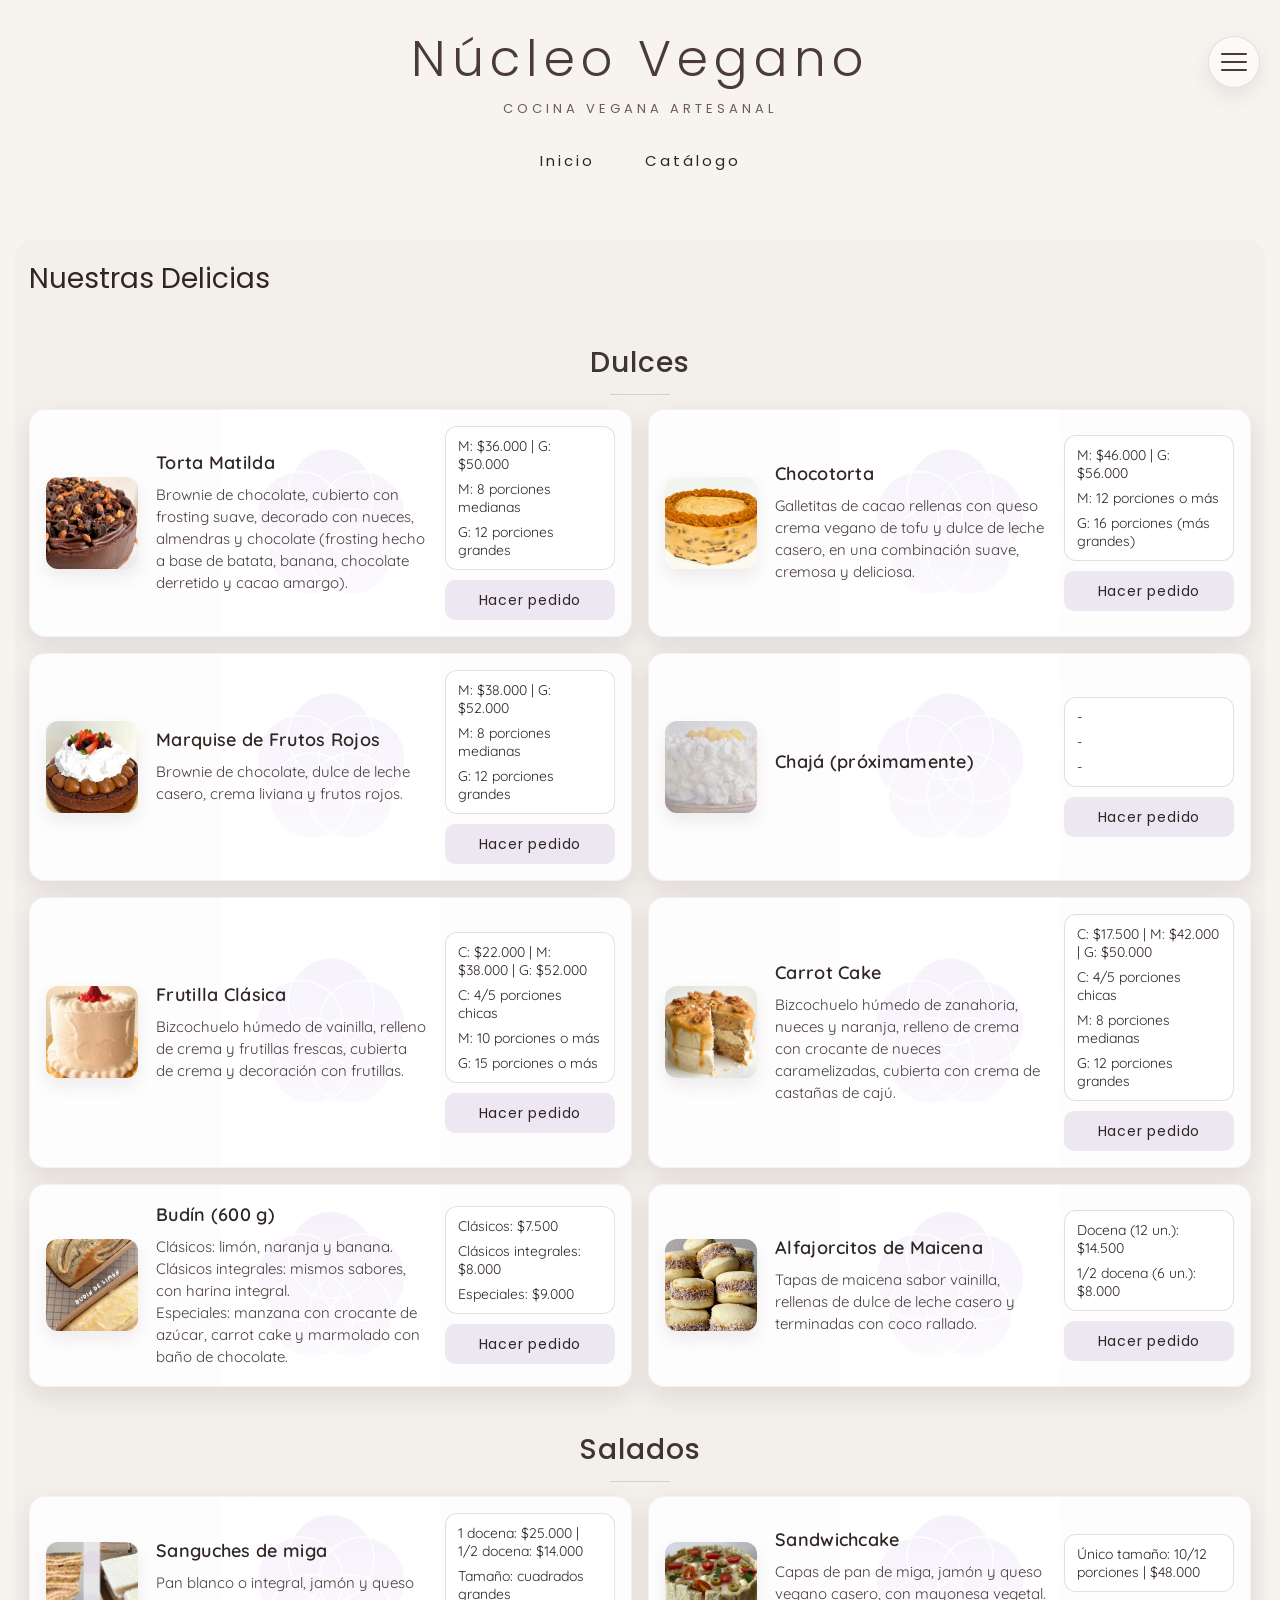
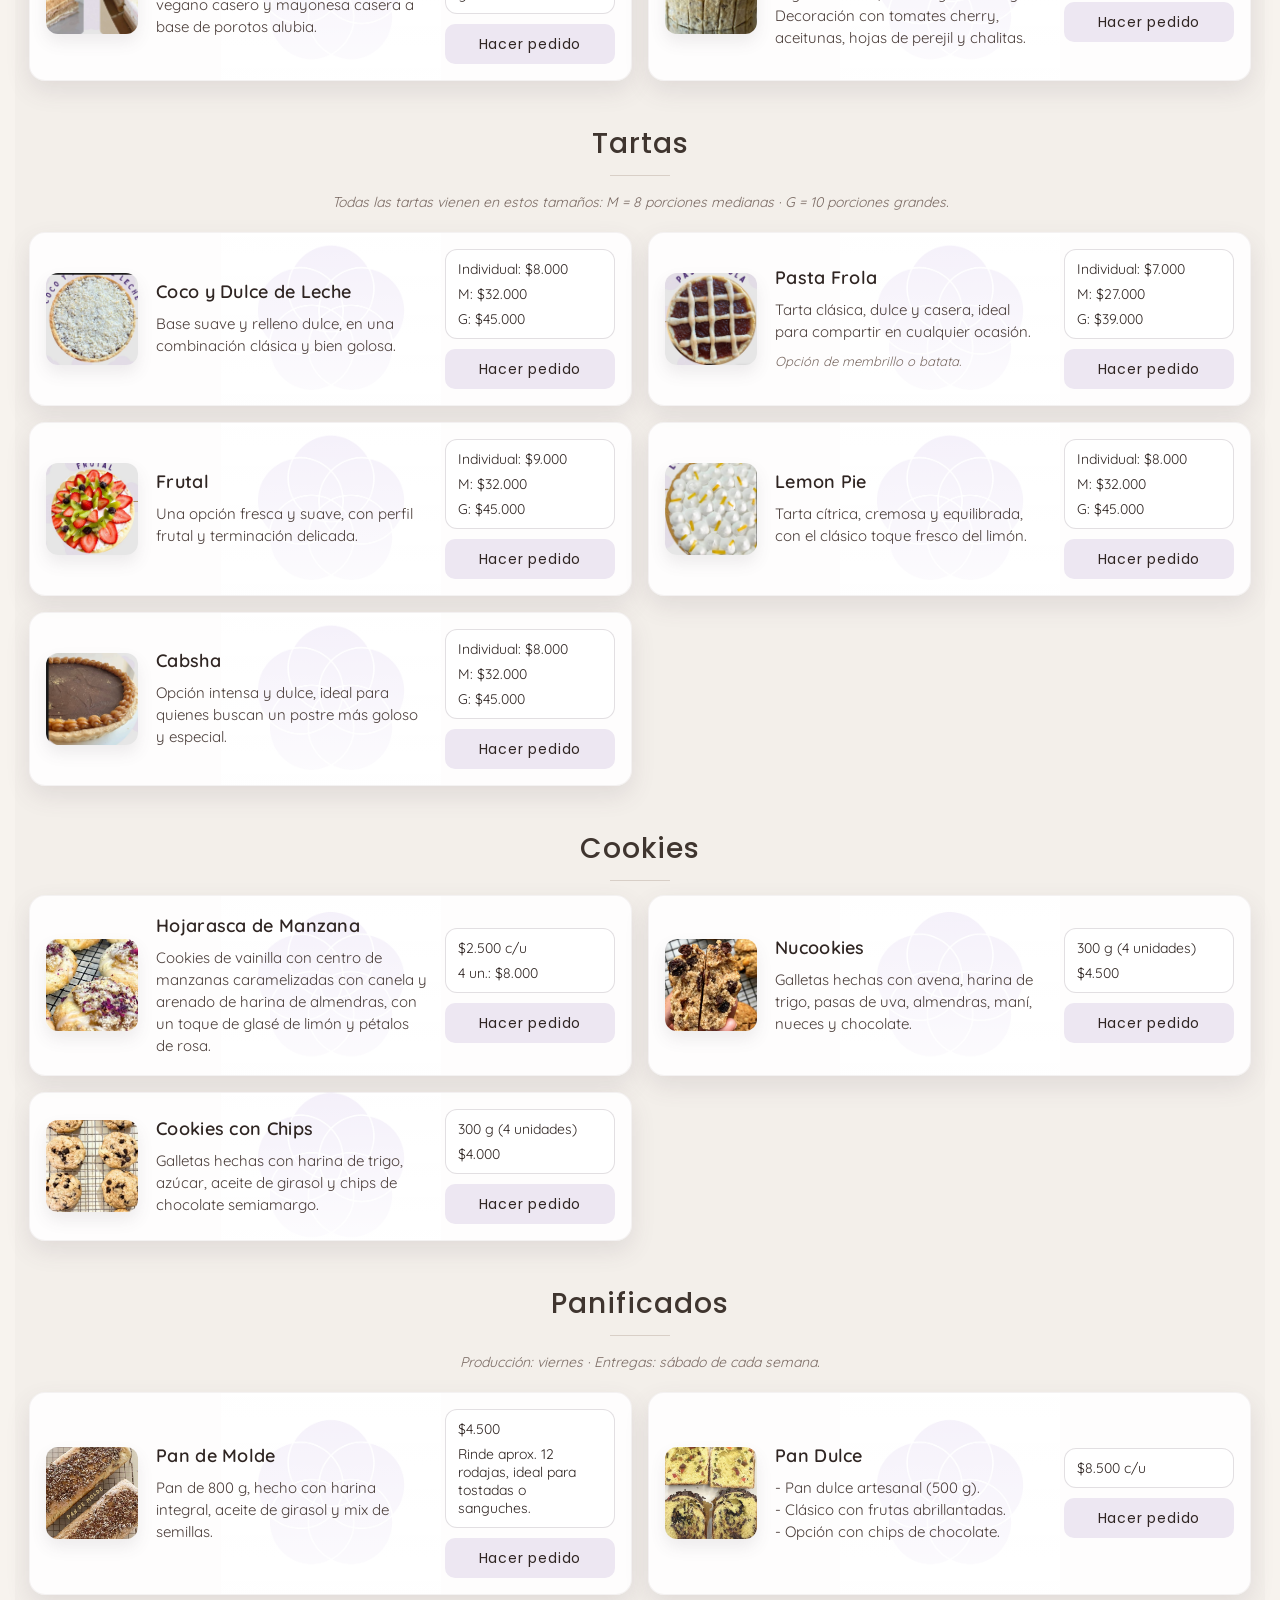
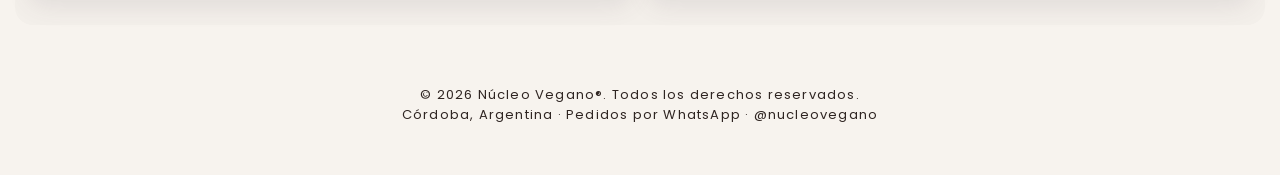
==== commit 01a624c8: "ajustes en el menu hamburguesa" ====
--- a/catalogo.html
+++ b/catalogo.html
@@ -20,18 +20,17 @@
 
     <header class="site-header">
         <div class="site-header-inner">
-            <input type="checkbox" id="menu-toggle-catalogo" class="menu-toggle">
 
             <div class="branding">
                 <h1 class="logo-titulo">Núcleo Vegano</h1>
                 <p class="logo-subtitulo">Cocina vegana artesanal</p>
             </div>
 
-            <label for="menu-toggle-catalogo" class="hamburguesa" aria-label="Abrir menú">
+            <button class="hamburguesa" aria-label="Abrir menú" type="button">
                 <span></span>
                 <span></span>
                 <span></span>
-            </label>
+            </button>   
 
             <nav class="menu-desplegable menu-catalogo">
                 <ul>
@@ -545,5 +544,37 @@
         <p>Córdoba, Argentina · Pedidos por WhatsApp · @nucleovegano</p>
     </footer>
 
+<script>
+document.addEventListener("DOMContentLoaded", function () {
+    const hamburguesa = document.querySelector(".hamburguesa");
+    const menu = document.querySelector(".menu-desplegable");
+    const linksMenu = document.querySelectorAll(".menu-desplegable a");
+
+    if (!hamburguesa || !menu) return;
+
+    hamburguesa.addEventListener("click", function (e) {
+        e.stopPropagation();
+        hamburguesa.classList.toggle("activo");
+        menu.classList.toggle("abierto");
+    });
+
+    menu.addEventListener("click", function (e) {
+        e.stopPropagation();
+    });
+
+    document.addEventListener("click", function () {
+        hamburguesa.classList.remove("activo");
+        menu.classList.remove("abierto");
+    });
+
+    linksMenu.forEach(link => {
+        link.addEventListener("click", function () {
+            hamburguesa.classList.remove("activo");
+            menu.classList.remove("abierto");
+        });
+    });
+});
+</script>
+
 </body>
 </html>
--- a/css/style.css
+++ b/css/style.css
@@ -145,31 +145,32 @@
 /* =========================
    MENÚ HAMBURGUESA
 ========================= */
-.menu-toggle {
-    display: none;
-}
-
 .hamburguesa {
     position: absolute;
-    top: 8px;
+    top: 4px;
     right: 0;
     display: flex;
     flex-direction: column;
     justify-content: center;
-    gap: 5px;
-    width: 44px;
-    height: 44px;
-    padding: 8px;
+    gap: 6px;
+    width: 52px;
+    height: 52px;
+    padding: 12px;
     box-sizing: border-box;
     cursor: pointer;
-    border-radius: 12px;
-    background-color: #F1ECF5;
-    transition: background-color 0.3s ease, transform 0.3s ease;
+    border: 1px solid rgba(122, 103, 91, 0.18);
+    border-radius: 999px;
+    background-color: rgba(255, 255, 255, 0.6);
+    backdrop-filter: blur(6px);
+    box-shadow: 0 8px 20px rgba(92, 77, 92, 0.10);
+    transition: background-color 0.3s ease, transform 0.3s ease, box-shadow 0.3s ease;
+    z-index: 30;
 }
 
 .hamburguesa:hover {
-    background-color: #E6DDF0;
+    background-color: rgba(241, 236, 245, 0.95);
     transform: translateY(-1px);
+    box-shadow: 0 12px 24px rgba(92, 77, 92, 0.14);
 }
 
 .hamburguesa span {
@@ -178,23 +179,24 @@
     height: 2px;
     border-radius: 999px;
     background-color: #4B3B36;
-    transition: transform 0.3s ease, opacity 0.3s ease;
+    transform-origin: center;
+    transition: transform 0.3s ease, opacity 0.3s ease, background-color 0.3s ease;
 }
 
 .menu-desplegable {
     position: absolute;
-    top: 62px;
+    top: 68px;
     right: 0;
-    width: 240px;
-    padding: 14px;
-    box-sizing: border-box;
-    background-color: rgba(255, 255, 255, 0.96);
-    border: 1px solid rgba(123, 102, 118, 0.10);
-    border-radius: 16px;
-    box-shadow: 0 14px 28px rgba(92, 77, 92, 0.16);
+    width: 250px;
+    padding: 16px;
+    box-sizing: border-box;
+    background-color: rgba(255, 251, 248, 0.96);
+    border: 1px solid rgba(122, 103, 91, 0.14);
+    border-radius: 18px;
+    box-shadow: 0 18px 35px rgba(92, 77, 92, 0.14);
     opacity: 0;
     visibility: hidden;
-    transform: translateY(-8px);
+    transform: translateY(-10px);
     transition: opacity 0.3s ease, transform 0.3s ease, visibility 0.3s ease;
     z-index: 20;
 }
@@ -202,31 +204,44 @@
 .menu-desplegable ul {
     display: flex;
     flex-direction: column;
-    gap: 10px;
+    gap: 8px;
 }
 
 .menu-desplegable a {
     display: block;
-    padding: 10px 12px;
-    border-radius: 10px;
+    padding: 12px 14px;
+    border-radius: 12px;
     text-decoration: none;
     font-family: "Poppins", sans-serif;
     font-size: 14px;
-    letter-spacing: 0.5px;
+    font-weight: 400;
+    letter-spacing: 0.4px;
     color: #3F352F;
-    transition: background-color 0.3s ease, color 0.3s ease;
+    transition: background-color 0.3s ease, color 0.3s ease, padding-left 0.3s ease;
 }
 
 .menu-desplegable a:hover {
     background-color: #F1ECF5;
     color: #7850AB;
-}
-
-#menu-toggle-home:checked ~ .menu-home,
-#menu-toggle-catalogo:checked ~ .menu-catalogo {
+    padding-left: 18px;
+}
+
+.menu-desplegable.abierto {
     opacity: 1;
     visibility: visible;
     transform: translateY(0);
+}
+
+.hamburguesa.activo span:nth-child(1) {
+    transform: translateY(8px) rotate(45deg);
+}
+
+.hamburguesa.activo span:nth-child(2) {
+    opacity: 0;
+}
+
+.hamburguesa.activo span:nth-child(3) {
+    transform: translateY(-8px) rotate(-45deg);
 }
 
 /* =========================
@@ -580,17 +595,6 @@
     font-style: italic;
 }
 
-.nota-panificados {
-    max-width: 760px;
-    margin: 0 auto 18px auto;
-    text-align: center;
-    font-family: "Quicksand", sans-serif;
-    font-size: 14px;
-    line-height: 24px;
-    color: #7A6A63;
-    font-style: italic;
-}
-
 /* =========================
    DÓNDE ENCONTRARNOS
 ========================= */
@@ -686,10 +690,11 @@
         top: 4px;
         width: 42px;
         height: 42px;
+        padding: 10px;
     }
 
     .menu-desplegable {
-        top: 56px;
+        top: 58px;
         width: 220px;
     }
 
@@ -787,8 +792,7 @@
         margin-top: 34px;
     }
 
-    .nota-categoria,
-    .nota-panificados {
+    .nota-categoria {
         font-size: 13px;
         line-height: 22px;
         padding: 0 8px;
